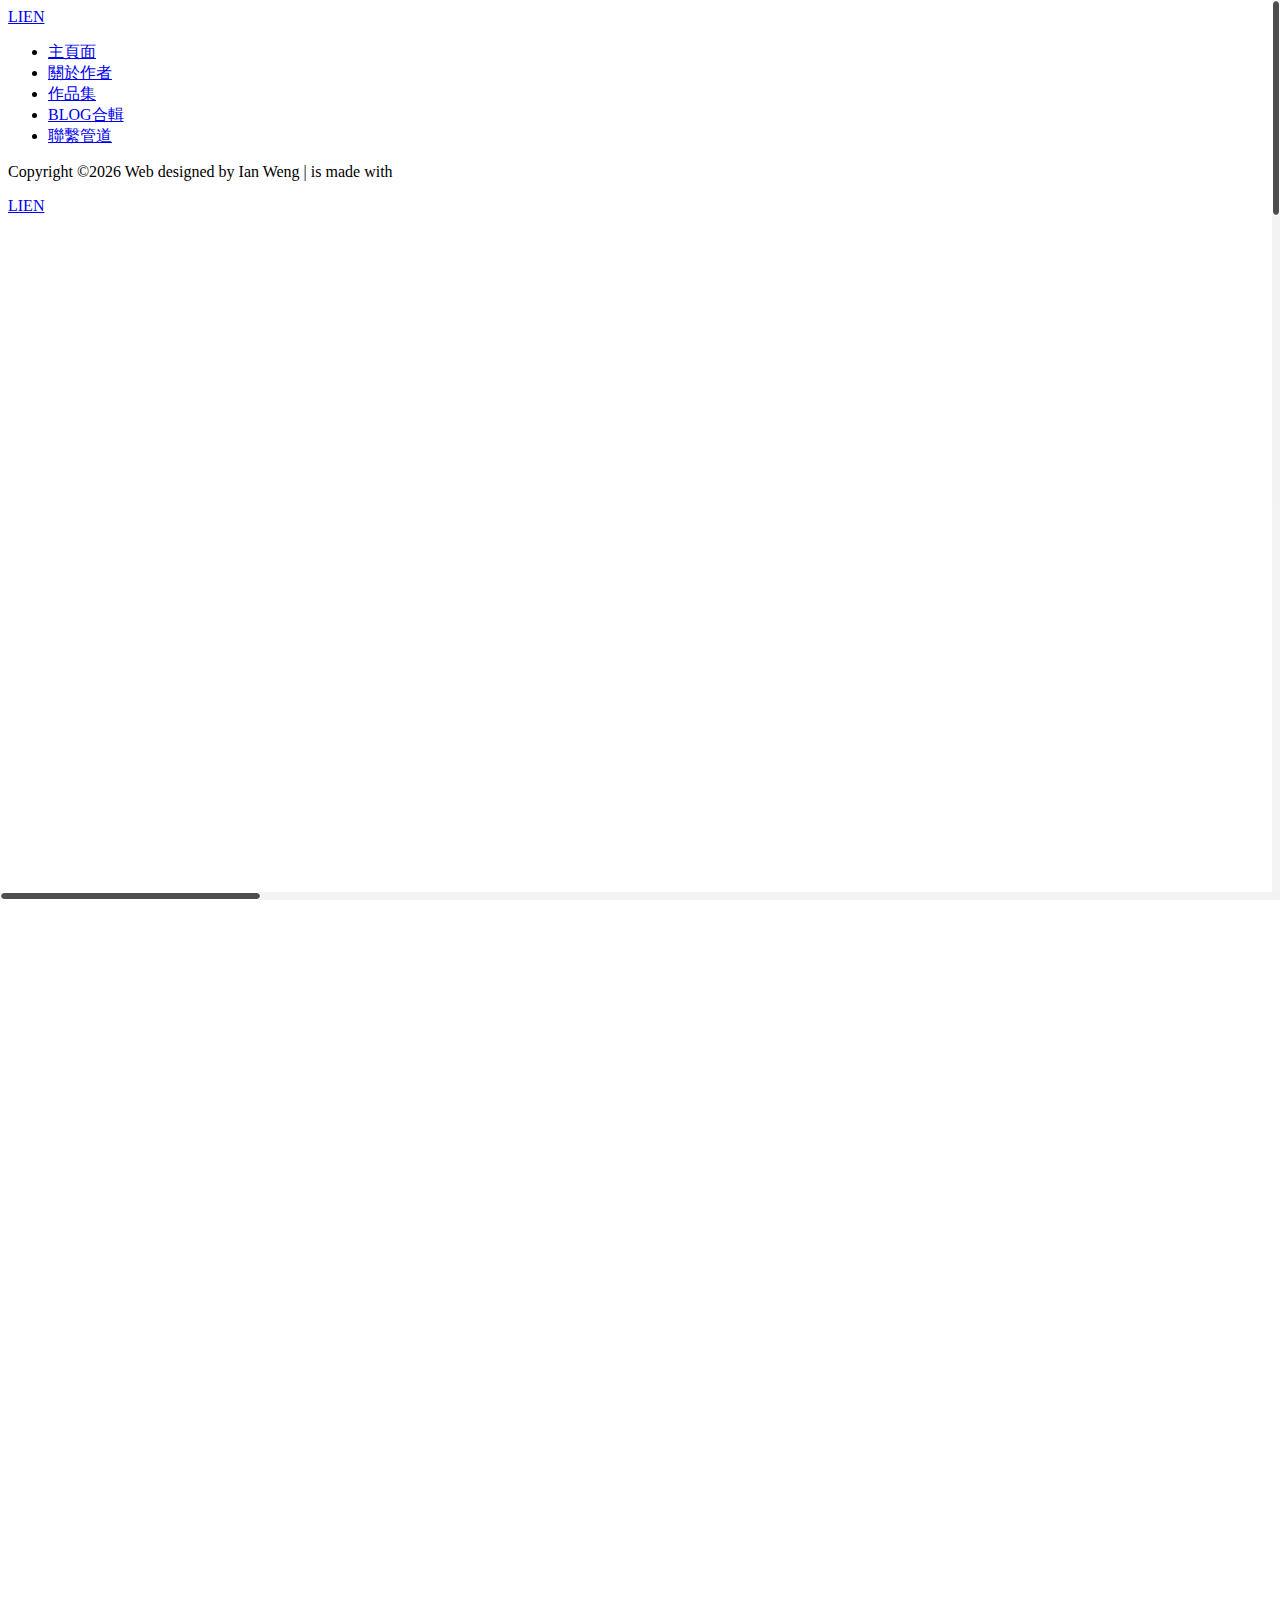
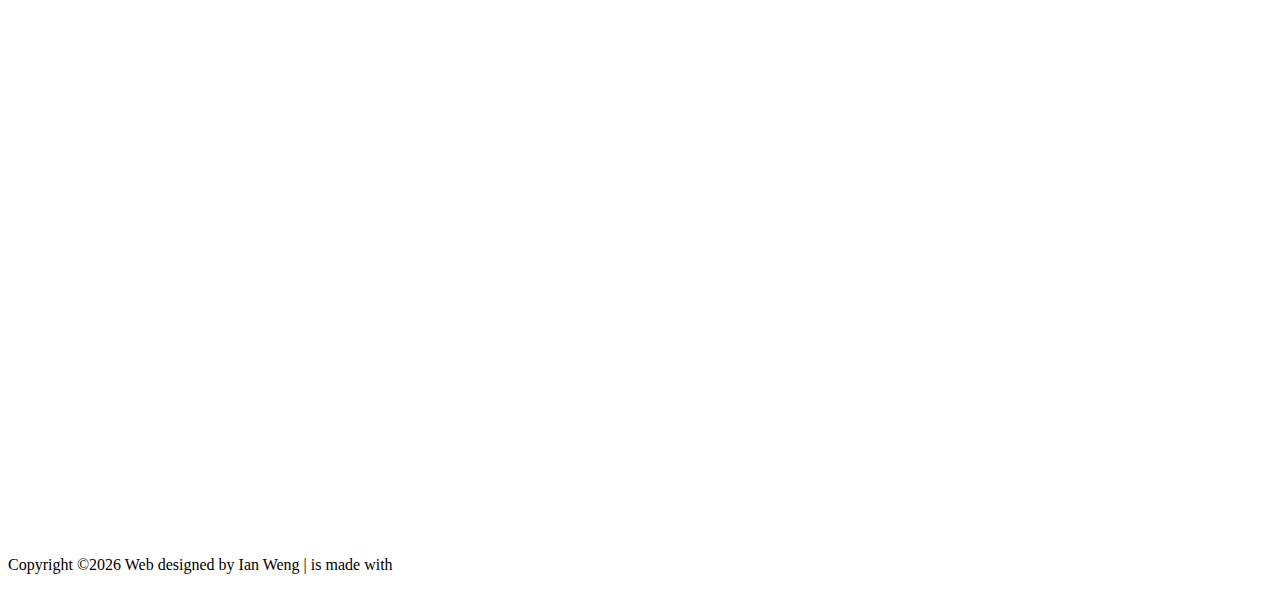
==== index.html @ 6b479967 "Update index.html" ====
<!DOCTYPE html>
<html lang="en">

<head>
    <meta charset="UTF-8">
    <meta name="description" content="">
    <meta http-equiv="X-UA-Compatible" content="IE=edge">
    <meta name="viewport" content="width=device-width, initial-scale=1, shrink-to-fit=no">
    <meta property="og:image" content="img/bg-img/slide1.jpg">
    <meta property="og:image:type" content="image/png">
    <meta property="og:image:width" content="436">
    <meta property="og:image:height" content="228">
    <meta property="og:title" content="LIEN - Photography Personal Website">
    <meta property="og:description" content="Website for personal photograghy.">
    <!-- Title  -->
    <title>LIEN - Photography Personal Website</title>

    <!-- Favicon  -->
    <link rel="icon" href="img/core-img/favicon.ico">

    <!-- Style CSS -->
    <link rel="stylesheet" href="style.css">

</head>

<body>
    <!-- Preloader Start -->
    <div id="preloader">
        <div class="preload-content">
            <div id="sonar-load"></div>
        </div>
    </div>
    <!-- Preloader End -->

    <!-- Grids -->


    <!-- ***** Main Menu Area Start ***** -->
    <div class="mainMenu d-flex align-items-center justify-content-between">
        <!-- Close Icon -->
        <div class="closeIcon">
            <i class="ti-close" aria-hidden="true"></i>
        </div>
        <!-- Logo Area -->
        <div class="logo-area">
            <a href="index.html">LIEN</a>
        </div>
        <!-- Nav -->
        <div class="sonarNav wow fadeInUp" data-wow-delay="1s">
            <nav>
                <ul>
                    <li class="nav-item active">
                        <a class="nav-link" href="index.html">主頁面</a>
                    </li>
                    <li class="nav-item">
                        <a class="nav-link" href="about-me.html">關於作者</a>
                    </li>
                    <li class="nav-item">
                        <a class="nav-link" href="portfolio.html">作品集</a>
                    </li>
                    <li class="nav-item">
                        <a class="nav-link" href="blog.html">BLOG合輯</a>
                    </li>
                    <li class="nav-item">
                        <a class="nav-link" href="contact.html">聯繫管道</a>
                    </li>
                    </li>
                </ul>
            </nav>
        </div>
        <!-- Copwrite Text -->
        <div class="copywrite-text">
            <p>
                Copyright &copy;<script>document.write(new Date().getFullYear());</script> Web designed by Ian Weng | is made with <i class="fa fa-heart-o" aria-hidden="true"></i></a>
</p>
        </div>
    </div>
    <!-- ***** Main Menu Area End ***** -->

    <!-- ***** Header Area Start ***** -->
    <header class="header-area">
        <div class="container-fluid">
            <div class="row">
                <div class="col-12">
                    <div class="menu-area d-flex justify-content-between">
                        <!-- Logo Area  -->
                        <div class="logo-area">
                            <a href="index.html">LIEN</a>
                        </div>

                        <div class="menu-content-area d-flex align-items-center">
                            <!-- Header Social Area -->
                            <div class="header-social-area d-flex align-items-center">
                                <a href="https://www.linkedin.com/in/weng-li-en-bb7a6a278/" data-toggle="tooltip" data-placement="bottom" title="Linkedin"><i class="fa fa-linkedin" aria-hidden="true"></i></a>
                                <a href="https://www.instagram.com/_92_me_/?hl=zh-tw" data-toggle="tooltip" data-placement="bottom" title="Instagram"><i class="fa fa-instagram" aria-hidden="true"></i></a>
                                <a href="https://www.facebook.com/profile.php?id=100014836174311" data-toggle="tooltip" data-placement="bottom" title="Facebook"><i class="fa fa-facebook" aria-hidden="true"></i></a>
                            </div>
                            <!-- Menu Icon -->
                            <span class="navbar-toggler-icon" id="menuIcon"></span>
                        </div>
                    </div>
                </div>
            </div>
        </div>
    </header>
    <!-- ***** Header Area End ***** -->

    <!-- ***** Hero Area Start ***** -->
    <section class="hero-area">
        <div class="hero-slides owl-carousel">
            <!-- Single Hero Slide -->
            <div class="single-hero-slide bg-img slide-background-overlay" style="background-image: url(img/bg-img/slide1.jpg);">
                <div class="container h-100">
                    <div class="row h-100 align-items-end">
                        <div class="col-12">
                            <div class="hero-slides-content">
                                <div class="line"></div>
                                <h2>衫林溪 </h2>
                                <p>杉林溪森林遊樂園區位於南投縣，行政區域屬竹山鎮，為溪頭往阿里山的登山舊路之中途站，跨鹿谷竹山兩鄉鎮山區。 由溪頭往杉林溪經杉林溪公路，途經12生肖灣全長17公里，屬省公路第151號公路延長，聯外道路是經二高下竹山交流道，經鹿谷溪頭再往上到達本園區，海拔介於1600公尺至1800公尺之間。</p>
                            </div>
                        </div>
                    </div>
                </div>
            </div>
            <!-- Single Hero Slide -->
            <div class="single-hero-slide bg-img slide-background-overlay" style="background-image: url(img/bg-img/slide2.jpg);">
                <div class="container h-100">
                    <div class="row h-100 align-items-end">
                        <div class="col-12">
                            <div class="hero-slides-content">
                                <div class="line"></div>
                                <h2>北海岸夕陽</h2>
                                <p>拍攝於下午五點，太陽的角度剛好與水面形成一道反射光，使整體光線呈現出一種淡橘色</p>
                            </div>
                        </div>
                    </div>
                </div>
            </div>
            <!-- Single Hero Slide -->
            <div class="single-hero-slide bg-img slide-background-overlay" style="background-image: url(img/bg-img/slide3.jpg);">
                <div class="container h-100">
                    <div class="row h-100 align-items-end">
                        <div class="col-12">
                            <div class="hero-slides-content">
                                <div class="line"></div>
                                <h2>雲頂之光</h2>
                                <p>太陽的光線從雲層中穿梭，呈現出光線的美妙，整體的構圖色彩也與陽光非常搭配</p>
                            </div>
                        </div>
                    </div>
                </div>
            </div>
            <!-- Single Hero Slide -->
            <div class="single-hero-slide bg-img slide-background-overlay" style="background-image: url(img/bg-img/slide4.jpg);">
                <div class="container h-100">
                    <div class="row h-100 align-items-end">
                        <div class="col-12">
                            <div class="hero-slides-content">
                                <div class="line"></div>
                                <h2>大溪湖畔</h2>
                                <p>拍攝於桃園市大溪區，以復古相機拍攝，在光線充足的情況下拍攝出了水面上的光，整體色調溫和且舒適</p>
                            </div>
                        </div>
                    </div>
                </div>
            </div>
            <!-- Single Hero Slide -->
            <div class="single-hero-slide bg-img slide-background-overlay" style="background-image: url(img/bg-img/slide1.jpg);">
                <div class="container h-100">
                    <div class="row h-100 align-items-end">
                        <div class="col-12">
                            <div class="hero-slides-content">
                                <div class="line"></div>
                                <h2>衫林溪</h2>
                                <p>杉林溪森林遊樂園區位於南投縣，行政區域屬竹山鎮，為溪頭往阿里山的登山舊路之中途站，跨鹿谷竹山兩鄉鎮山區。 由溪頭往杉林溪經杉林溪公路，途經12生肖灣全長17公里，屬省公路第151號公路延長，聯外道路是經二高下竹山交流道，經鹿谷溪頭再往上到達本園區，海拔介於1600公尺至1800公尺之間。</p>
                            </div>
                        </div>
                    </div>
                </div>
            </div>
            <!-- Single Hero Slide -->
            <div class="single-hero-slide bg-img slide-background-overlay" style="background-image: url(img/bg-img/slide2.jpg);">
                <div class="container h-100">
                    <div class="row h-100 align-items-end">
                        <div class="col-12">
                            <div class="hero-slides-content">
                                <div class="line"></div>
                                <h2>北海岸夕陽</h2>
                                <p>拍攝於下午五點，太陽的角度剛好與水面形成一道反射光，使整體光線呈現出一種淡橘色</p>
                            </div>
                        </div>
                    </div>
                </div>
            </div>
            <!-- Single Hero Slide -->
            <div class="single-hero-slide bg-img slide-background-overlay" style="background-image: url(img/bg-img/slide3.jpg);">
                <div class="container h-100">
                    <div class="row h-100 align-items-end">
                        <div class="col-12">
                            <div class="hero-slides-content">
                                <div class="line"></div>
                                <h2>雲頂之光</h2>
                                <p>太陽的光線從雲層中穿梭，呈現出光線的美妙，整體的構圖色彩也與陽光非常搭配</p>
                            </div>
                        </div>
                    </div>
                </div>
            </div>
            <!-- Single Hero Slide -->
            <div class="single-hero-slide bg-img slide-background-overlay" style="background-image: url(img/bg-img/slide4.jpg);">
                <div class="container h-100">
                    <div class="row h-100 align-items-end">
                        <div class="col-12">
                            <div class="hero-slides-content">
                                <div class="line"></div>
                                <h2>大溪湖畔</h2>
                                <p>拍攝於桃園市大溪區，以復古相機拍攝，在光線充足的情況下拍攝出了水面上的光，整體色調溫和且舒適</p>
                            </div>
                        </div>
                    </div>
                </div>
            </div>
            <!-- Single Hero Slide -->
            <div class="single-hero-slide bg-img slide-background-overlay" style="background-image: url(img/bg-img/slide1.jpg);">
                <div class="container h-100">
                    <div class="row h-100 align-items-end">
                        <div class="col-12">
                            <div class="hero-slides-content">
                                <div class="line"></div>
                                <h2>衫林溪</h2>
                                <p>杉林溪森林遊樂園區位於南投縣，行政區域屬竹山鎮，為溪頭往阿里山的登山舊路之中途站，跨鹿谷竹山兩鄉鎮山區。 由溪頭往杉林溪經杉林溪公路，途經12生肖灣全長17公里，屬省公路第151號公路延長，聯外道路是經二高下竹山交流道，經鹿谷溪頭再往上到達本園區，海拔介於1600公尺至1800公尺之間。</p>
                            </div>
                        </div>
                    </div>
                </div>
            </div>
            <!-- Single Hero Slide -->
            <div class="single-hero-slide bg-img slide-background-overlay" style="background-image: url(img/bg-img/slide2.jpg);">
                <div class="container h-100">
                    <div class="row h-100 align-items-end">
                        <div class="col-12">
                            <div class="hero-slides-content">
                                <div class="line"></div>
                                <h2>北海岸夕陽</h2>
                                <p>拍攝於下午五點，太陽的角度剛好與水面形成一道反射光，使整體光線呈現出一種淡橘色</p>
                            </div>
                        </div>
                    </div>
                </div>
            </div>
            <!-- Single Hero Slide -->
            <div class="single-hero-slide bg-img slide-background-overlay" style="background-image: url(img/bg-img/slide3.jpg);">
                <div class="container h-100">
                    <div class="row h-100 align-items-end">
                        <div class="col-12">
                            <div class="hero-slides-content">
                                <div class="line"></div>
                                <h2>雲頂之光</h2>
                                <p>太陽的光線從雲層中穿梭，呈現出光線的美妙，整體的構圖色彩也與陽光非常搭配</p>
                            </div>
                        </div>
                    </div>
                </div>
            </div>
            <!-- Single Hero Slide -->
            <div class="single-hero-slide bg-img slide-background-overlay" style="background-image: url(img/bg-img/slide4.jpg);">
                <div class="container h-100">
                    <div class="row h-100 align-items-end">
                        <div class="col-12">
                            <div class="hero-slides-content">
                                <div class="line"></div>
                                <h2>大溪湖畔</h2>
                                <p>拍攝於桃園市大溪區，以復古相機拍攝，在光線充足的情況下拍攝出了水面上的光，整體色調溫和且舒適</p>
                            </div>
                        </div>
                    </div>
                </div>
            </div>
    </section>
    <!-- ***** Hero Area End ***** -->

    <!-- ***** Portfolio Area Start ***** -->
    <div class="portfolio-area section-padding-100">
        <div class="container">
            <div class="row">
                <div class="col-12">
                    <div class="portfolio-title">
                        
                    </div>
                </div>
            </div>

            <div class="row justify-content-between">
                <!-- Single Portfoio Area -->
                <div class="col-12 col-md-5">
                    <div class="single-portfolio-item mt-100 portfolio-item-1 wow fadeIn">
                        <div class="backend-content">
                            <img class="dots" src="img/core-img/dots.png" alt="">
                            <h2></h2>
                        </div>
                        <div class="portfolio-thumb">
                            <img src="img/bg-img/p1.png" alt="">
                        </div>
                        <div class="portfolio-meta">
                            <p class="portfolio-date">2023</p>
                            <h2>Sunshine at the beach</h2>
                        </div>
                    </div>
                </div>
                <!-- Single Portfoio Area -->
                <div class="col-12 col-md-6">
                    <div class="single-portfolio-item mt-230 portfolio-item-2 wow fadeIn">
                        <div class="backend-content">
                            <img class="dots" src="img/core-img/dots.png" alt="">
                        </div>
                        <div class="portfolio-thumb">
                            <img src="img/bg-img/p2.png" alt="">
                        </div>
                        <div class="portfolio-meta">
                            <p class="portfolio-date">2023</p>
                            <h2>Mountain Landscape</h2>
                        </div>
                    </div>
                </div>
            </div>

            <div class="row">
                <!-- Single Portfoio Area -->
                <div class="col-12 col-md-10">
                    <div class="single-portfolio-item mt-100 portfolio-item-3 wow fadeIn">
                        <div class="backend-content">
                            <img class="dots" src="img/core-img/dots.png" alt="">
                            <h2></h2>
                        </div>
                        <div class="portfolio-thumb">
                            <img src="img/bg-img/p3.png" alt="">
                        </div>
                        <div class="portfolio-meta">
                            <p class="portfolio-date">2023</p>
                            <h2>Sunset at the beach</h2>
                        </div>
                    </div>
                </div>
            </div>

            <div class="row justify-content-end">
                <!-- Single Portfoio Area -->
                <div class="col-12 col-md-6">
                    <div class="single-portfolio-item portfolio-item-4 wow fadeIn">
                        <div class="backend-content">
                            <img class="dots" src="img/core-img/dots.png" alt="">
                        </div>
                        <div class="portfolio-thumb">
                            <img src="img/bg-img/pp2.png" alt="">
                        </div>
                        <div class="portfolio-meta">
                            <p class="portfolio-date">2023</p>
                            <h2>Driving</h2>
                        </div>
                    </div>
                </div>
            </div>

            <div class="row">
                <!-- Single Portfoio Area -->
                <div class="col-12 col-md-5">
                    <div class="single-portfolio-item portfolio-item-5 wow fadeIn">
                        <div class="backend-content">
                            <img class="dots" src="img/core-img/dots.png" alt="">
                            <h2></h2>
                        </div>
                        <div class="portfolio-thumb">
                            <img src="img/bg-img/p5.png" alt="">
                        </div>
                        <div class="portfolio-meta">
                            <p class="portfolio-date">2024</p>
                            <h2>Tree & & Cloud & Sun</h2>
                        </div>
                    </div>
                </div>
            </div>

            <div class="row justify-content-center">
                <!-- Single Portfoio Area -->
                <div class="col-12 col-md-4">
                    <div class="single-portfolio-item portfolio-item-6 wow fadeIn">
                        <div class="portfolio-thumb">
                            <img src="img/bg-img/p6.png" alt="">
                        </div>
                        <div class="portfolio-meta">
                            <p class="portfolio-date">2024</p>
                            <h2>Afternoon Sunshine</h2>
                        </div>
                    </div>
                </div>
            </div>

            <div class="row justify-content-end">
                <!-- Single Portfoio Area -->
                <div class="col-12 col-md-4">
                    <div class="single-portfolio-item portfolio-item-7 wow fadeIn">
                        <div class="backend-content">
                            <img class="dots" src="img/core-img/dots.png" alt="">
                            <h2></h2>
                        </div>
                        <div class="portfolio-thumb">
                            <img src="img/bg-img/p7.png" alt="">
                        </div>
                        <div class="portfolio-meta">
                            <p class="portfolio-date">2024</p>
                            <h2>Daxi Bridge, Taoyuan</h2>
                        </div>
                    </div>
                </div>
            </div>
        </div>
    </div>
    <!-- ***** Portfolio Area End ***** -->

    <div class="portfolio-area section-padding-100">

        <div class="sonar-call-to-action-area section-padding-0-100">
             <div class="backEnd-content">
                
                <h2></h2>
            </div>
            <div class="container">
                <div class="row">
                 <div class="col-12">
                        <div class="call-to-action-content wow fadeInUp" data-wow-delay="0.5s">
                            <script src="https://utteranc.es/client.js"
                            repo="wenglien/LIEN-photography"
                            issue-term="url"
                            theme="github-light"
                            crossorigin="anonymous"
                            async>
                            </script>
                            <h2>Waiting for more photos</h2>
                            <h5>to produce</h5>
                            <a href="contact.html" class="btn sonar-btn mt-100">contact me</a>
                        </div>
                    </div>
                </div>
            </div>
        </div>
    </div>
    <!-- ***** Call to Action Area End ***** -->


    <!-- ***** Footer Area Start ***** -->
    <footer class="footer-area">
        <div class="container">
            <div class="row">
                <div class="col-12">
                    <!-- Copywrite Text -->
                    <div class="copywrite-text">
                        <p><!-- Link back to Colorlib can't be removed. Template is licensed under CC BY 3.0. -->
Copyright &copy;<script>document.write(new Date().getFullYear());</script> Web designed by Ian Weng | is made with <i class="fa fa-heart-o" aria-hidden="true"></i></a>
<!-- Link back to Colorlib can't be removed. Template is licensed under CC BY 3.0. -->
</p>
                    </div>
                </div>
            </div>
        </div>
    </footer>
    <!-- ***** Footer Area End ***** -->

    <!-- jQuery (Necessary for All JavaScript Plugins) -->
    <script src="js/jquery/jquery-2.2.4.min.js"></script>
    <!-- Popper js -->
    <script src="js/popper.min.js"></script>
    <!-- Bootstrap js -->
    <script src="js/bootstrap.min.js"></script>
    <!-- Plugins js -->
    <script src="js/plugins.js"></script>
    <!-- Active js -->
    <script src="js/active.js"></script>

</body>

</html>
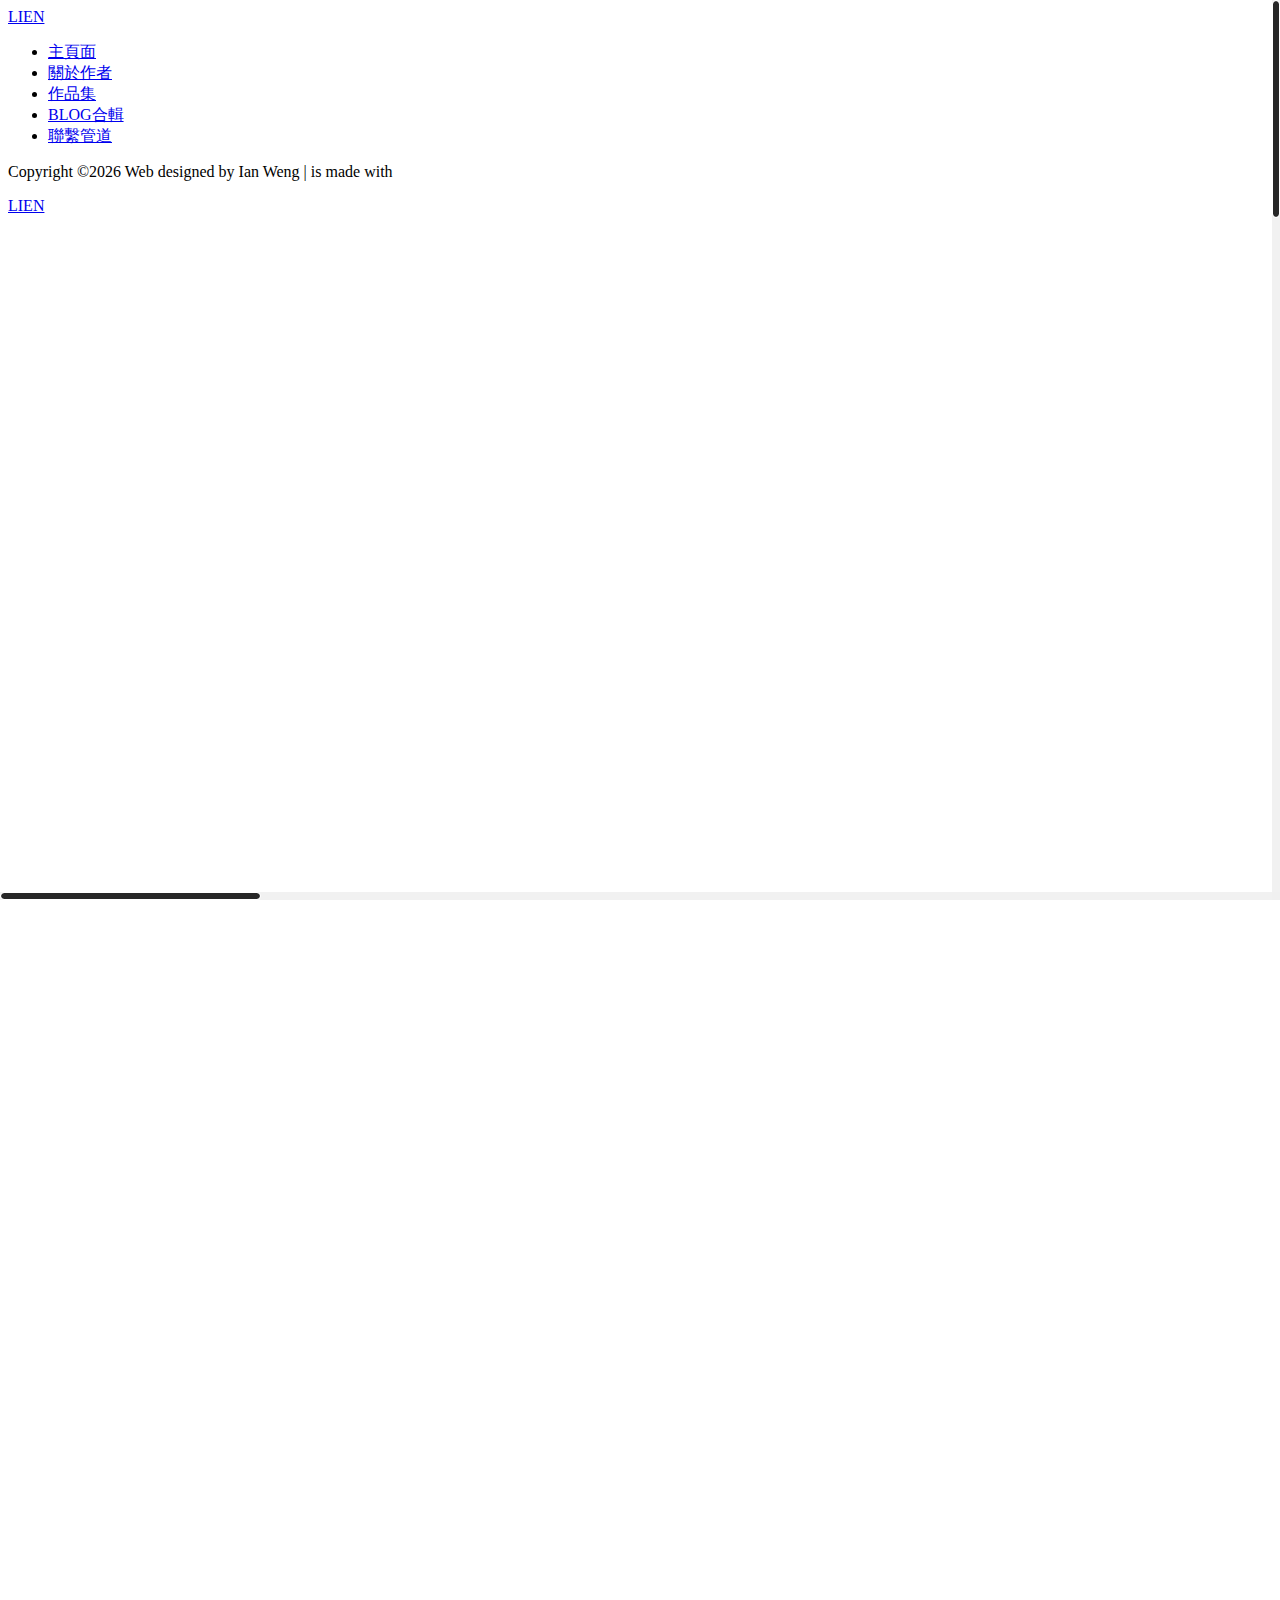
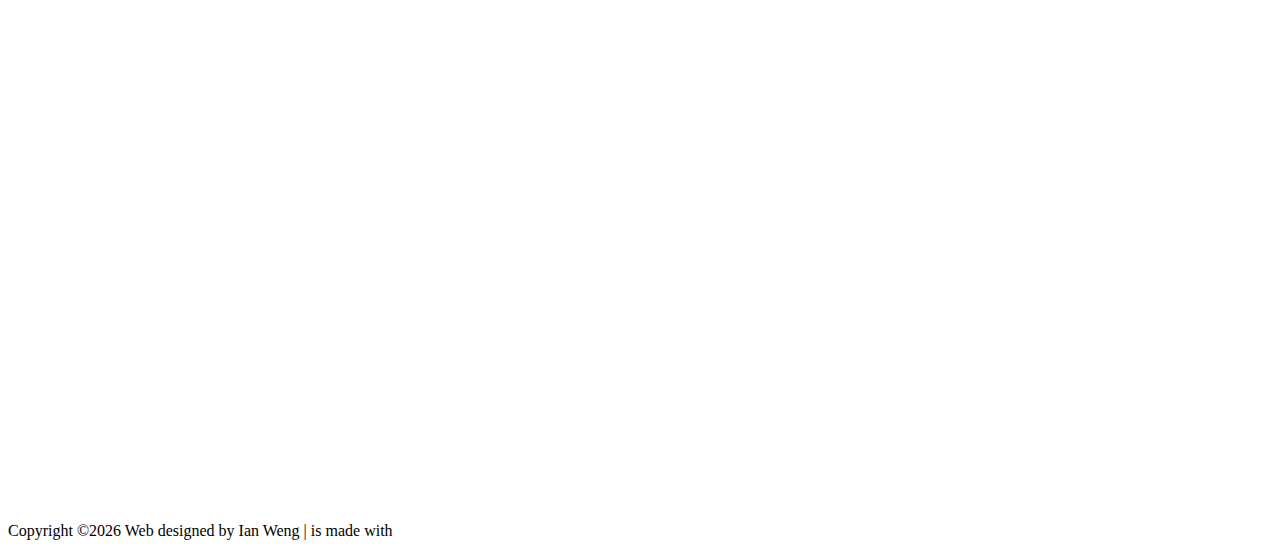
==== commit 83aff35e: "Update index.html" ====
--- a/index.html
+++ b/index.html
@@ -428,6 +428,8 @@
                 <div class="row">
                  <div class="col-12">
                         <div class="call-to-action-content wow fadeInUp" data-wow-delay="0.5s">
+                            <h2>Waiting for more photos</h2>
+                            <h5>to produce</h5>
                             <script src="https://utteranc.es/client.js"
                             repo="wenglien/LIEN-photography"
                             issue-term="url"
@@ -435,9 +437,7 @@
                             crossorigin="anonymous"
                             async>
                             </script>
-                            <h2>Waiting for more photos</h2>
-                            <h5>to produce</h5>
-                            <a href="contact.html" class="btn sonar-btn mt-100">contact me</a>
+
                         </div>
                     </div>
                 </div>
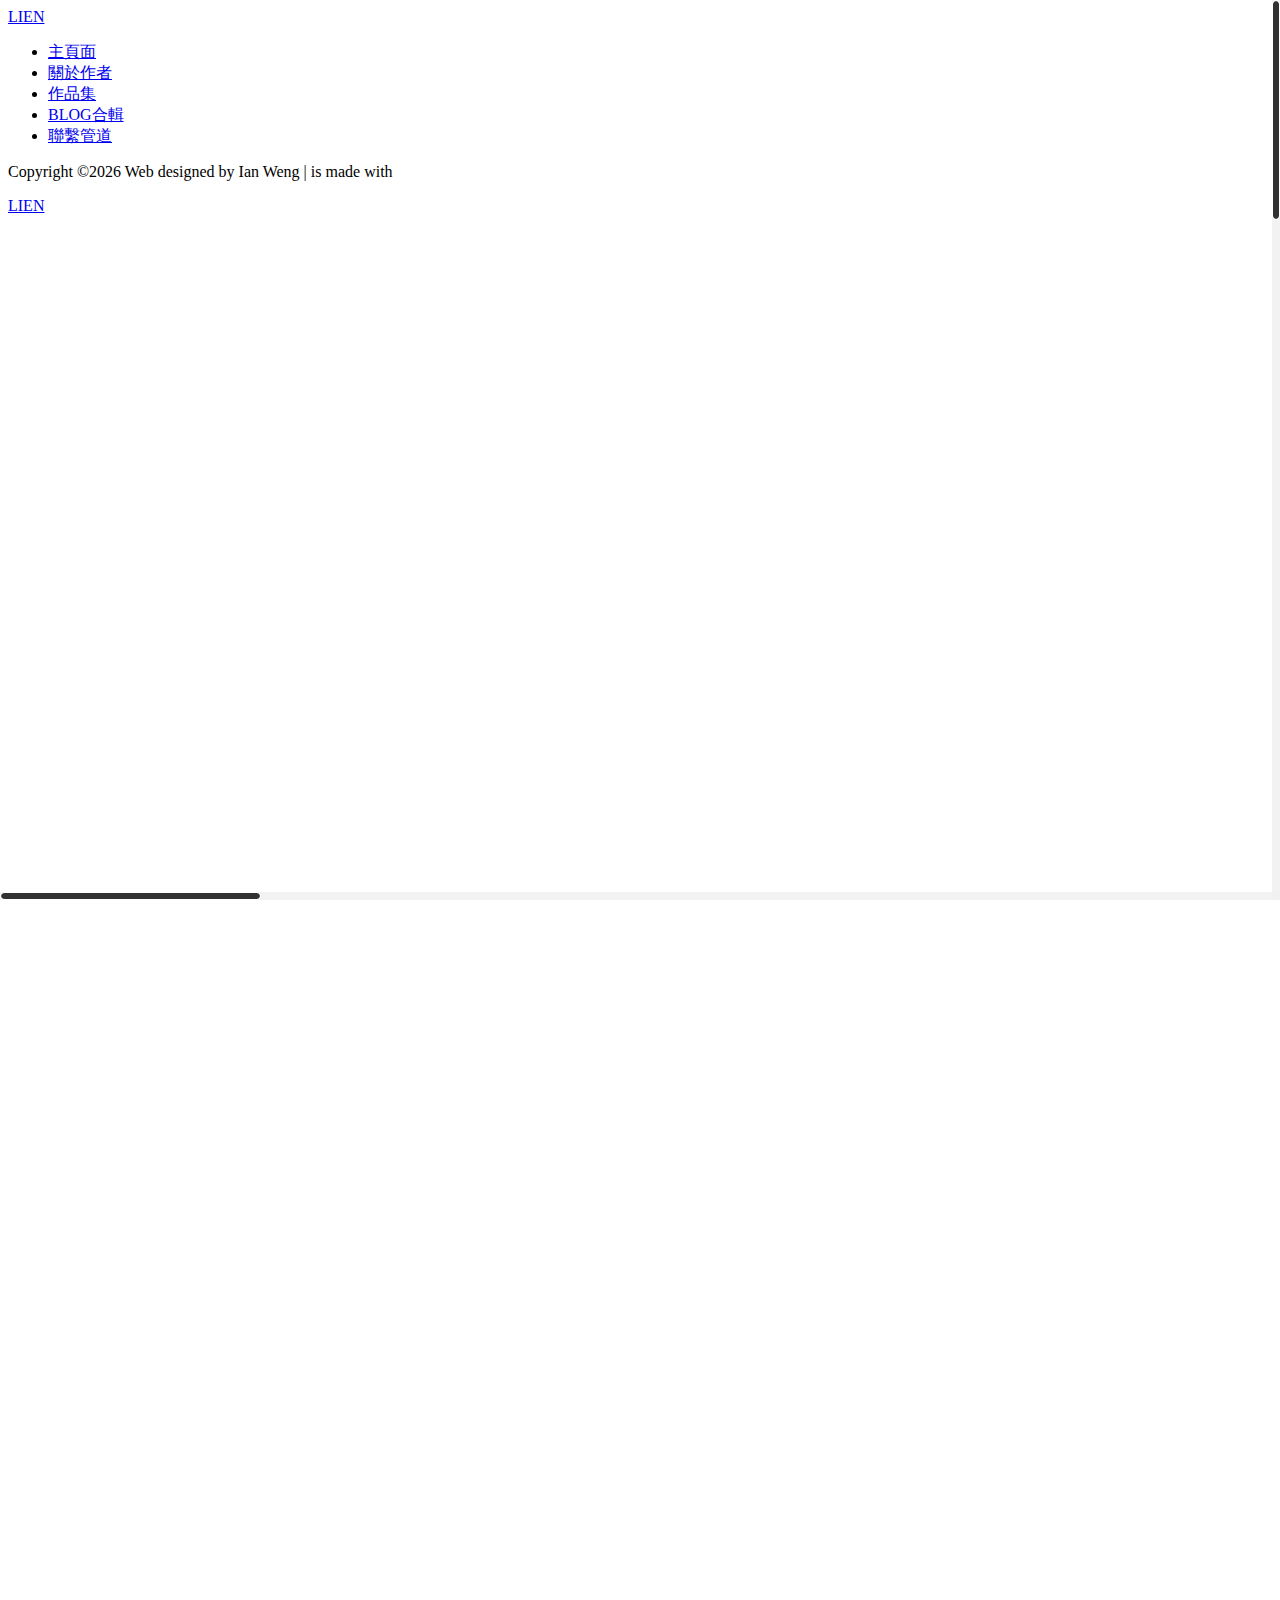
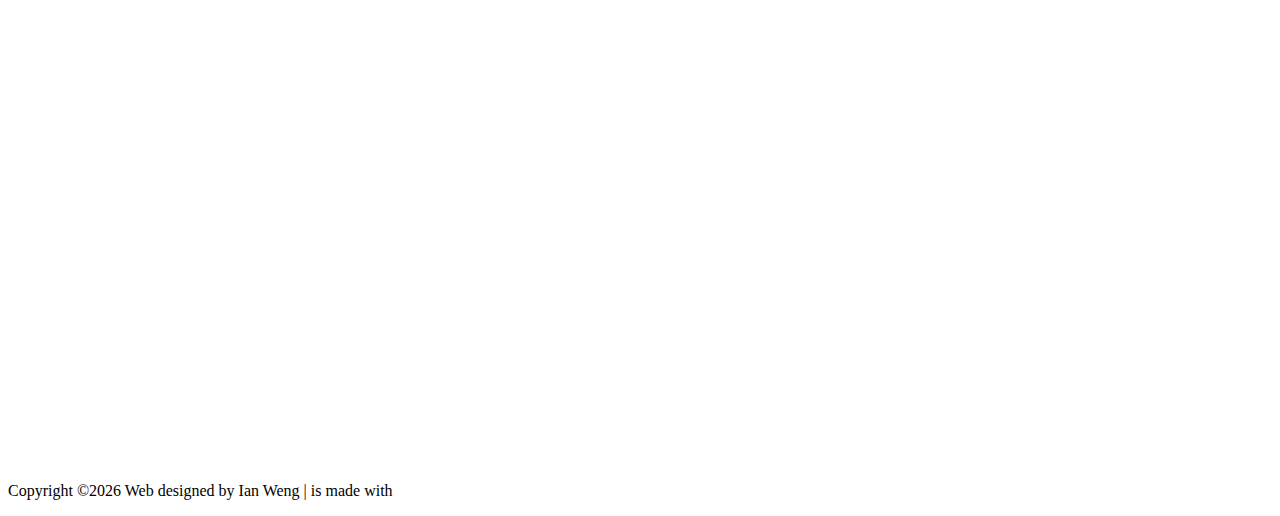
==== commit 45a25058: "Update index.html" ====
--- a/index.html
+++ b/index.html
@@ -429,7 +429,6 @@
                  <div class="col-12">
                         <div class="call-to-action-content wow fadeInUp" data-wow-delay="0.5s">
                             <h2>Waiting for more photos</h2>
-                            <h5>to produce</h5>
                             <script src="https://utteranc.es/client.js"
                             repo="wenglien/LIEN-photography"
                             issue-term="url"
@@ -437,7 +436,6 @@
                             crossorigin="anonymous"
                             async>
                             </script>
-
                         </div>
                     </div>
                 </div>
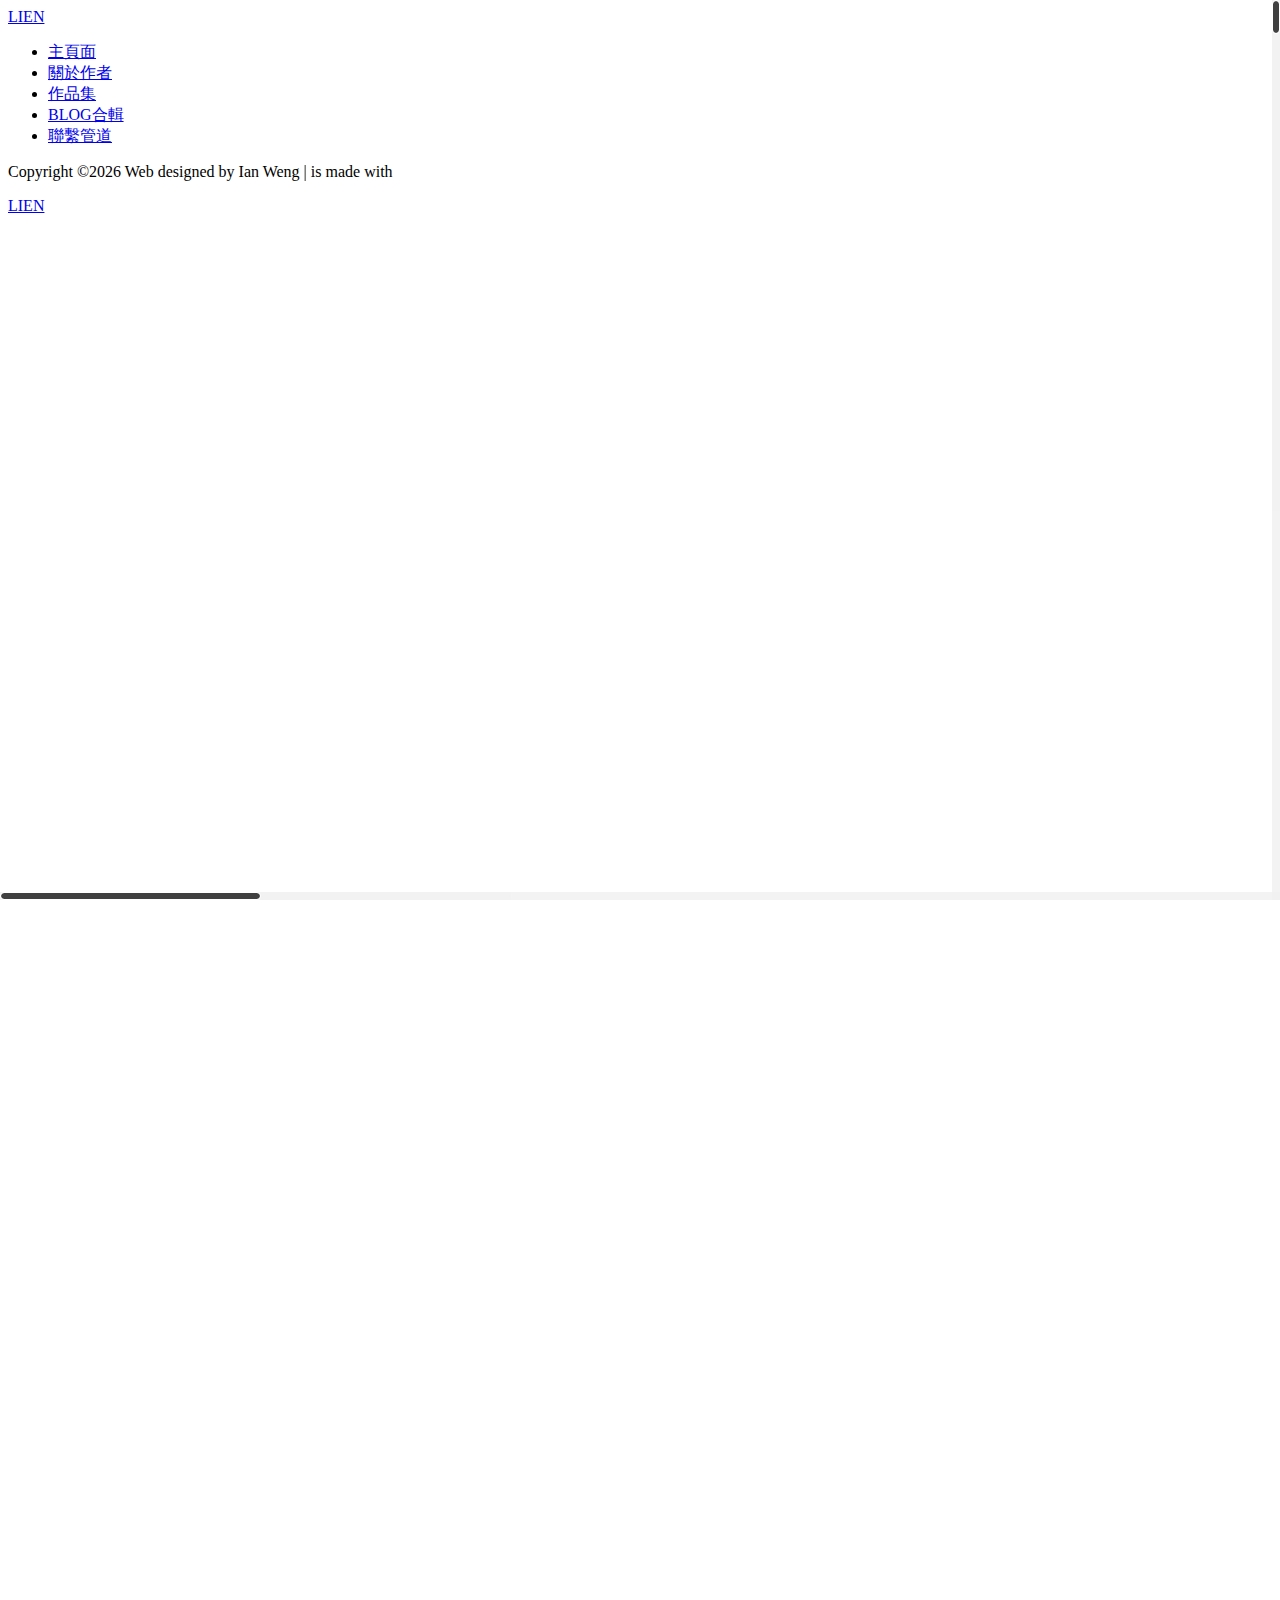
==== commit 9cefa3cf: "Update index.html" ====
--- a/index.html
+++ b/index.html
@@ -13,7 +13,7 @@
     <meta property="og:title" content="LIEN - Photography Personal Website">
     <meta property="og:description" content="Website for personal photograghy.">
     <!-- Title  -->
-    <title>LIEN - Photography Personal Website</title>
+    <title>LIEN - Photography Website</title>
 
     <!-- Favicon  -->
     <link rel="icon" href="img/core-img/favicon.ico">
@@ -299,7 +299,7 @@
                             <h2></h2>
                         </div>
                         <div class="portfolio-thumb">
-                            <img src="img/bg-img/p1.png" alt="">
+                            <img src="img/bg-img/p1.jpg" alt="">
                         </div>
                         <div class="portfolio-meta">
                             <p class="portfolio-date">2023</p>
@@ -314,7 +314,7 @@
                             <img class="dots" src="img/core-img/dots.png" alt="">
                         </div>
                         <div class="portfolio-thumb">
-                            <img src="img/bg-img/p2.png" alt="">
+                            <img src="img/bg-img/p2.jpg" alt="">
                         </div>
                         <div class="portfolio-meta">
                             <p class="portfolio-date">2023</p>
@@ -333,7 +333,7 @@
                             <h2></h2>
                         </div>
                         <div class="portfolio-thumb">
-                            <img src="img/bg-img/p3.png" alt="">
+                            <img src="img/bg-img/p3.jpg" alt="">
                         </div>
                         <div class="portfolio-meta">
                             <p class="portfolio-date">2023</p>
@@ -351,7 +351,7 @@
                             <img class="dots" src="img/core-img/dots.png" alt="">
                         </div>
                         <div class="portfolio-thumb">
-                            <img src="img/bg-img/pp2.png" alt="">
+                            <img src="img/bg-img/pp2.jpg" alt="">
                         </div>
                         <div class="portfolio-meta">
                             <p class="portfolio-date">2023</p>
@@ -370,7 +370,7 @@
                             <h2></h2>
                         </div>
                         <div class="portfolio-thumb">
-                            <img src="img/bg-img/p5.png" alt="">
+                            <img src="img/bg-img/p5.jpg" alt="">
                         </div>
                         <div class="portfolio-meta">
                             <p class="portfolio-date">2024</p>
@@ -385,7 +385,7 @@
                 <div class="col-12 col-md-4">
                     <div class="single-portfolio-item portfolio-item-6 wow fadeIn">
                         <div class="portfolio-thumb">
-                            <img src="img/bg-img/p6.png" alt="">
+                            <img src="img/bg-img/p6.jpg" alt="">
                         </div>
                         <div class="portfolio-meta">
                             <p class="portfolio-date">2024</p>
@@ -404,7 +404,7 @@
                             <h2></h2>
                         </div>
                         <div class="portfolio-thumb">
-                            <img src="img/bg-img/p7.png" alt="">
+                            <img src="img/bg-img/p7.jpg" alt="">
                         </div>
                         <div class="portfolio-meta">
                             <p class="portfolio-date">2024</p>
@@ -436,6 +436,9 @@
                             crossorigin="anonymous"
                             async>
                             </script>
+                            <h5>to produce</h5>
+                            <a href="contact.html" class="btn sonar-btn mt-100">contact me</a>
+
                         </div>
                     </div>
                 </div>
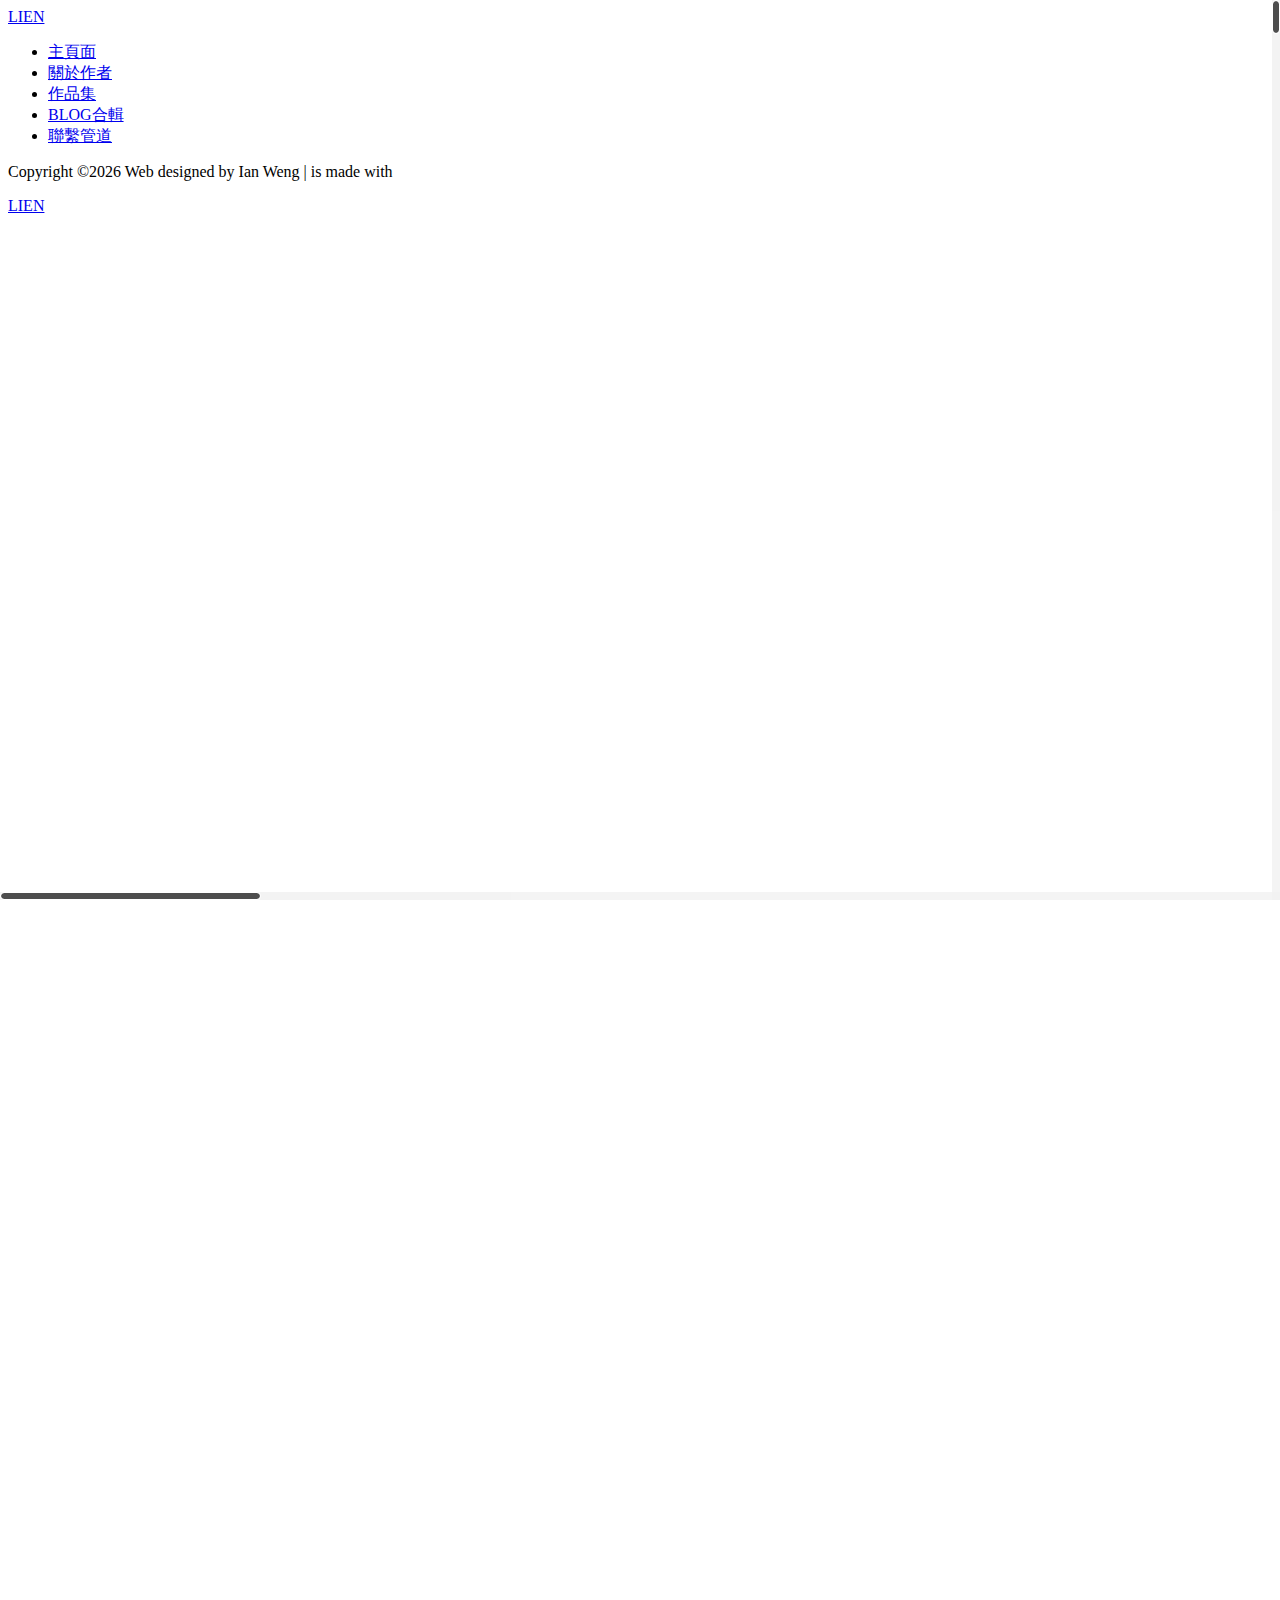
==== commit 8485562b: "Update index.html" ====
--- a/index.html
+++ b/index.html
@@ -10,7 +10,7 @@
     <meta property="og:image:type" content="image/png">
     <meta property="og:image:width" content="436">
     <meta property="og:image:height" content="228">
-    <meta property="og:title" content="LIEN - Photography Personal Website">
+    <meta property="og:title" content="LIEN - Photography Website">
     <meta property="og:description" content="Website for personal photograghy.">
     <!-- Title  -->
     <title>LIEN - Photography Website</title>
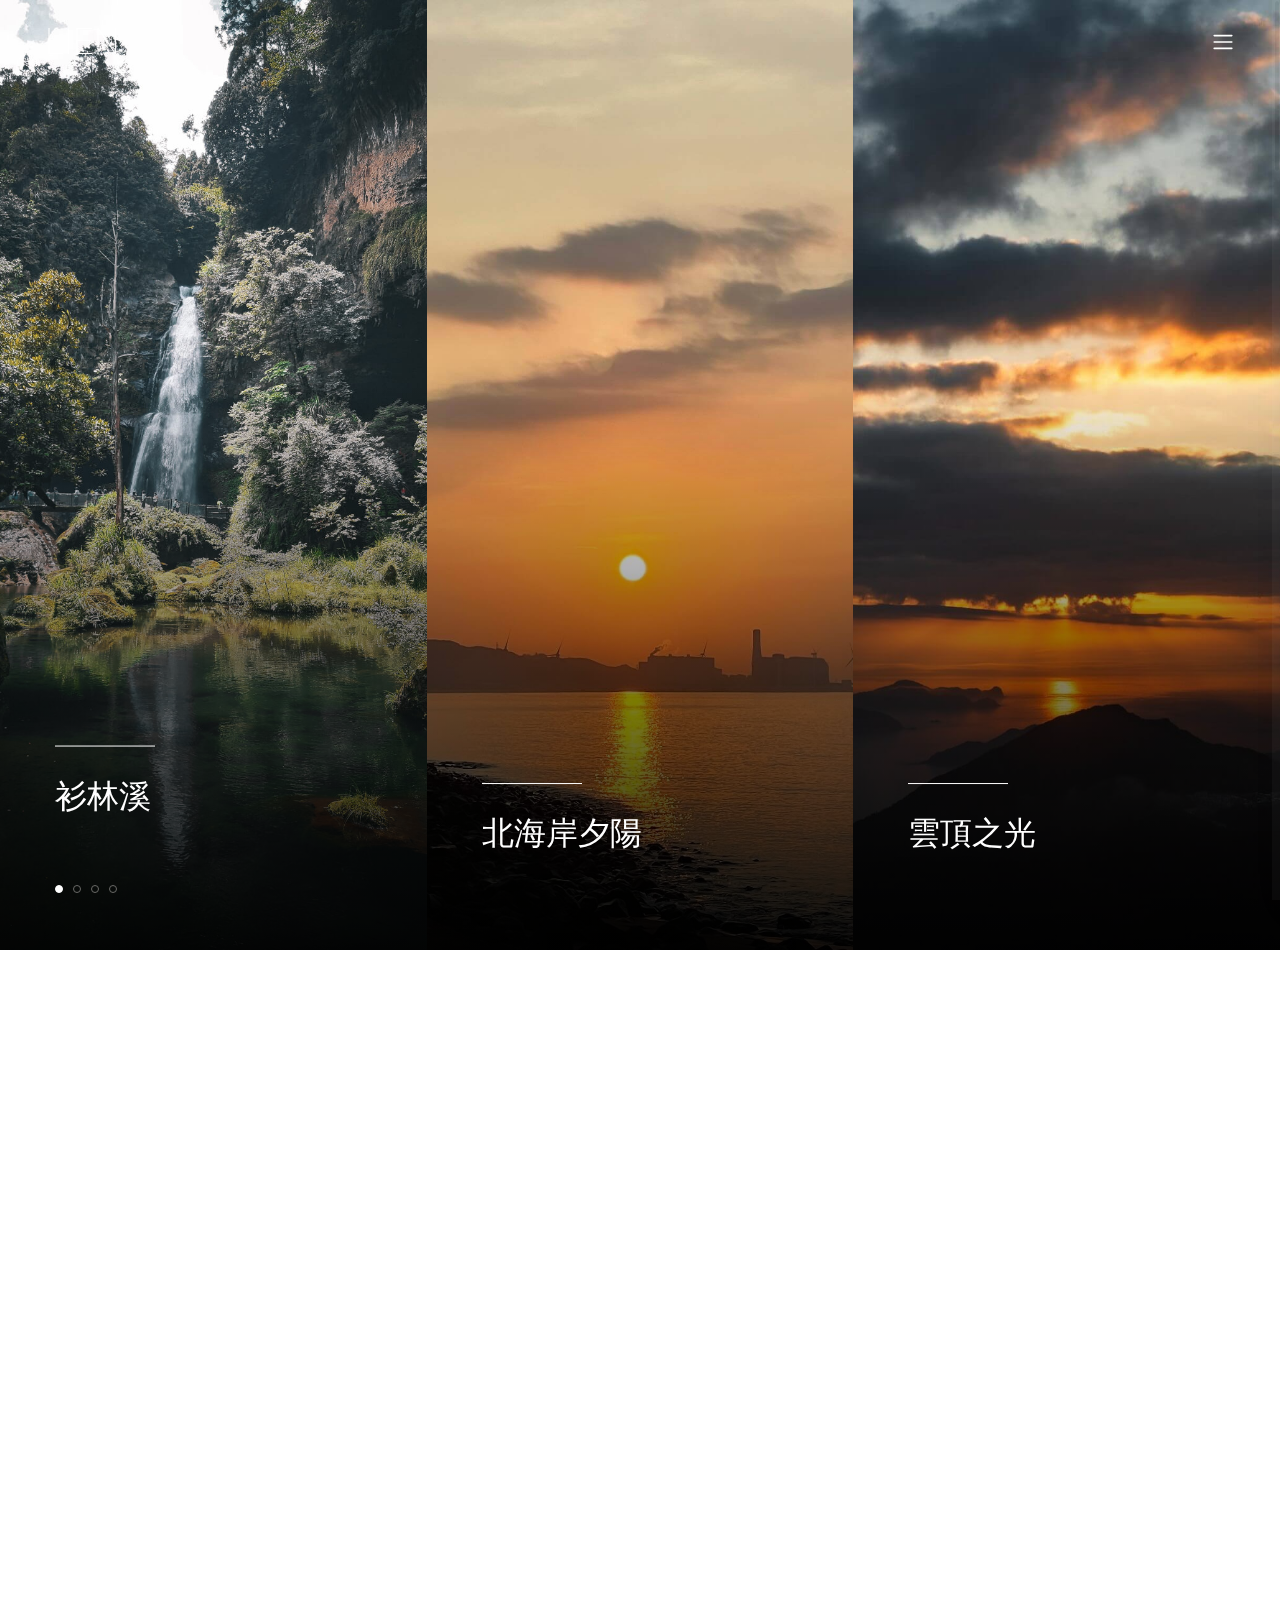
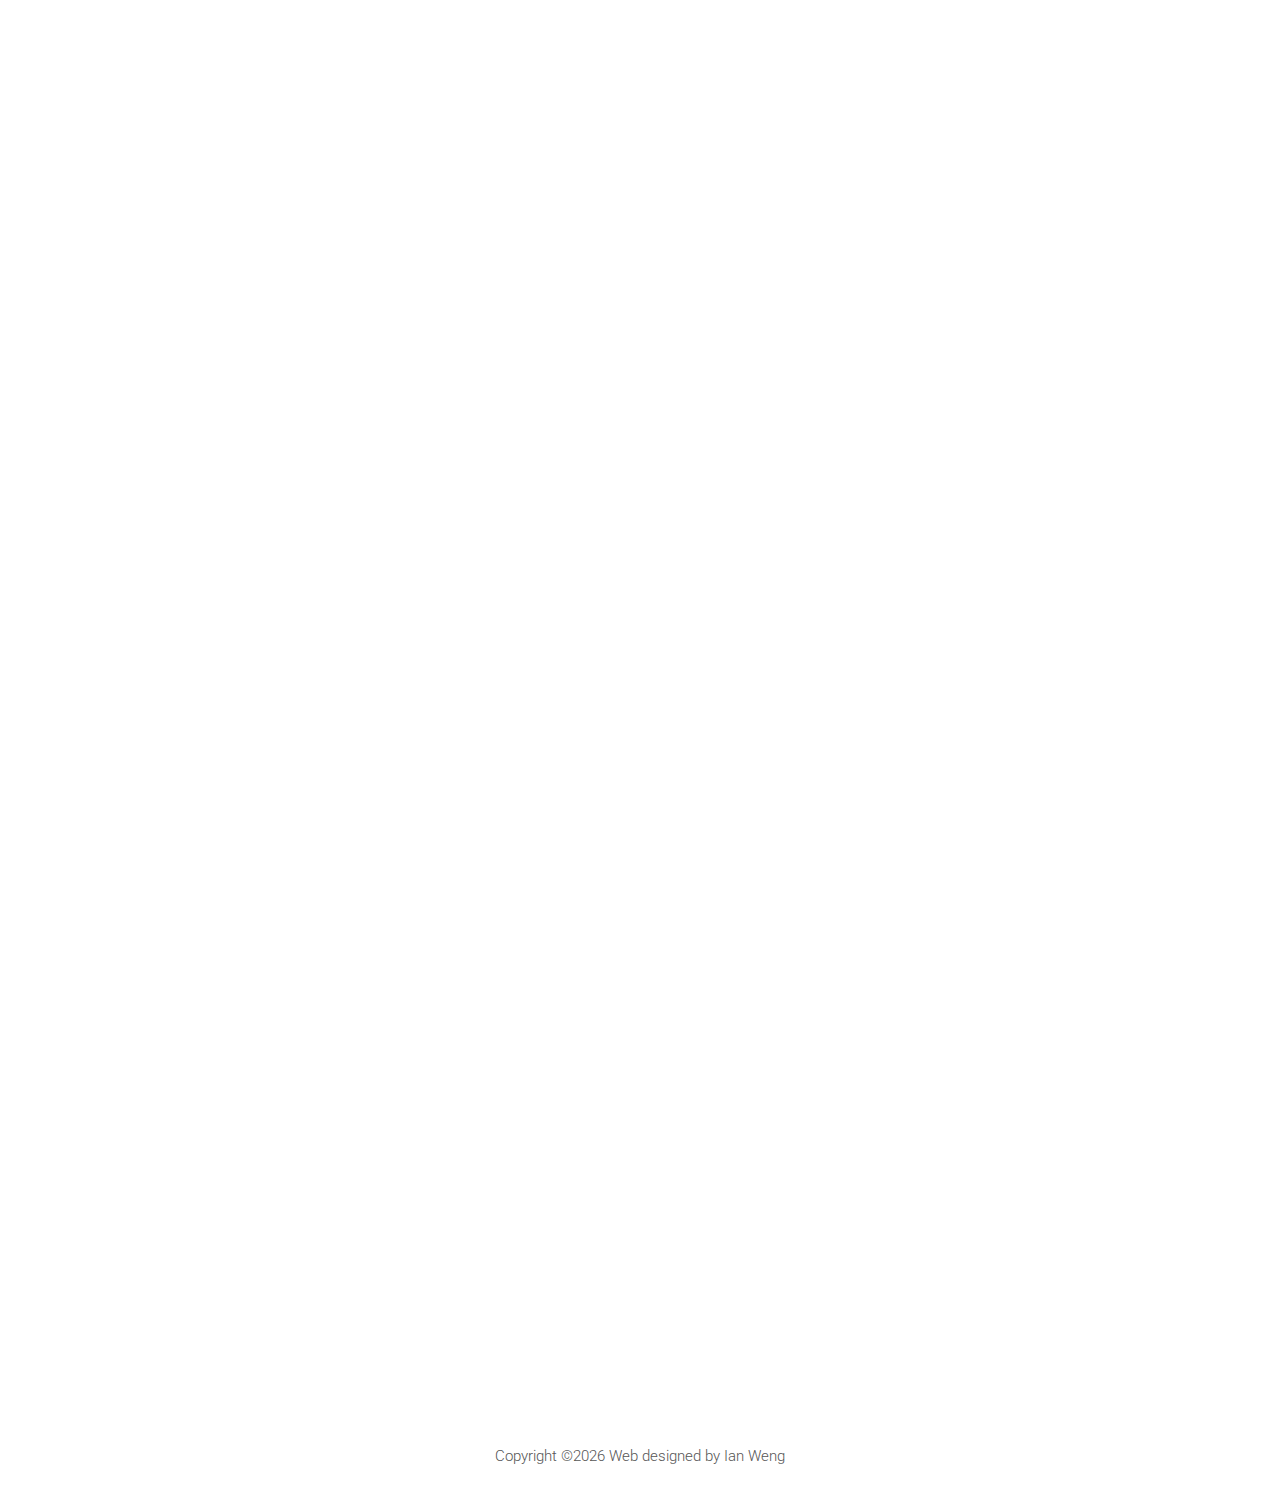
==== commit a94e3710: "Update index.html" ====
--- a/index.html
+++ b/index.html
@@ -71,7 +71,7 @@
         <!-- Copwrite Text -->
         <div class="copywrite-text">
             <p>
-                Copyright &copy;<script>document.write(new Date().getFullYear());</script> Web designed by Ian Weng | is made with <i class="fa fa-heart-o" aria-hidden="true"></i></a>
+                Copyright &copy;<script>document.write(new Date().getFullYear());</script> Web designed by Ian Weng</i></a>
 </p>
         </div>
     </div>
@@ -456,7 +456,7 @@
                     <!-- Copywrite Text -->
                     <div class="copywrite-text">
                         <p><!-- Link back to Colorlib can't be removed. Template is licensed under CC BY 3.0. -->
-Copyright &copy;<script>document.write(new Date().getFullYear());</script> Web designed by Ian Weng | is made with <i class="fa fa-heart-o" aria-hidden="true"></i></a>
+Copyright &copy;<script>document.write(new Date().getFullYear());</script> Web designed by Ian Weng</i></a>
 <!-- Link back to Colorlib can't be removed. Template is licensed under CC BY 3.0. -->
 </p>
                     </div>
--- a/style.css
+++ b/style.css
@@ -0,0 +1,1458 @@
+
+@import url("https://fonts.googleapis.com/css?family=Roboto:100,300,400,500,700");
+/* :: Import All CSS */
+@import url(css/bootstrap.min.css);
+@import url(css/animate.css);
+@import url(css/owl.carousel.css);
+@import url(css/magnific-popup.css);
+@import url(css/font-awesome.min.css);
+@import url(css/themify-icons.css);
+/* :: Base CSS */
+* {
+  margin: 0;
+  padding: 0; }
+
+body {
+  font-family: "Roboto", sans-serif;
+  background-image: url('img/bg-img/bgbg2.jpg');
+}
+
+h1,
+h2,
+h3,
+h4,
+h5,
+h6 {
+  color: #2f2f2f;
+  font-weight: 300; }
+
+p {
+  color: #565656;
+  font-size: 15px;
+  line-height: 2;
+  font-weight: 100; }
+
+a {
+  -webkit-transition-duration: 500ms;
+  transition-duration: 500ms;
+  text-decoration: none;
+  outline: none;
+  font-size: 14px;
+  font-weight: 700; }
+  a:hover, a:focus {
+    -webkit-transition-duration: 500ms;
+    transition-duration: 500ms;
+    text-decoration: none;
+    outline: none;
+    font-size: 12px;
+    font-weight: 400; }
+
+#preloader {
+  -webkit-overflow-scrolling: touch;
+  display: -webkit-box;
+  display: -ms-flexbox;
+  display: flex;
+  -webkit-box-align: center;
+  -ms-flex-align: center;
+  -ms-grid-row-align: center;
+  align-items: center;
+  -webkit-box-pack: center;
+  -ms-flex-pack: center;
+  justify-content: center;
+  background-color: #232323;
+  position: fixed;
+  width: 100%;
+  height: 100%;
+  z-index: 1000000; }
+
+#sonar-load {
+  width: 70px;
+  height: 70px;
+  border-radius: 50%;
+  border: 3px;
+  border-style: solid;
+  border-color: transparent;
+  border-top-color: #f8f5f5;
+  -webkit-animation: sonar 2400ms linear infinite;
+  animation: sonar 2400ms linear infinite;
+  z-index: 999; }
+  #sonar-load:before {
+    content: "";
+    position: absolute;
+    top: 7.5px;
+    left: 7.5px;
+    right: 7.5px;
+    bottom: 7.5px;
+    border-radius: 50%;
+    border: 3px;
+    border-style: solid;
+    border-color: transparent;
+    border-top-color: #f8f5f5;
+    -webkit-animation: sonar 2700ms linear infinite;
+    animation: sonar 2700ms linear infinite; }
+  #sonar-load:after {
+    content: "";
+    position: absolute;
+    top: 20px;
+    left: 20px;
+    right: 20px;
+    bottom: 20px;
+    border-radius: 50%;
+    border: 3px;
+    border-style: solid;
+    border-color: transparent;
+    border-top-color: #f8f5f5;
+    -webkit-animation: sonar 1800ms linear infinite;
+    animation: sonar 1800ms linear infinite; }
+
+@-webkit-keyframes sonar {
+  0% {
+    -webkit-transform: rotate(0deg);
+    transform: rotate(0deg); }
+  100% {
+    -webkit-transform: rotate(360deg);
+    transform: rotate(360deg); } }
+@keyframes sonar {
+  0% {
+    -webkit-transform: rotate(0deg);
+    transform: rotate(0deg); }
+  100% {
+    -webkit-transform: rotate(360deg);
+    transform: rotate(360deg); } }
+@-webkit-overflow-scrolling: touch;
+ul,
+ol {
+  margin: 0; }
+  ul li,
+  ol li {
+    list-style: none; }
+
+img {
+  height: auto;
+  border-radius: 10px;
+  max-width: 100%; }
+
+.sonar-table {
+  display: table;
+  z-index: 9;
+  position: absolute;
+  width: 100%;
+  height: 100%;
+  margin: 0; }
+
+.sonar-table-cell {
+  display: table-cell;
+  vertical-align: middle; }
+
+.mt-15 {
+  margin-top: 15px; }
+
+.mt-30 {
+  margin-top: 30px; }
+
+.mt-50 {
+  margin-top: 50px; }
+
+.mt-70 {
+  margin-top: 70px; }
+
+.mt-100 {
+  margin-top: 100px; }
+
+.mb-15 {
+  margin-bottom: 15px; }
+
+.mb-30 {
+  margin-bottom: 30px; }
+
+.mb-50 {
+  margin-bottom: 50px; }
+
+.ml-15 {
+  margin-left: 15px; }
+
+.ml-30 {
+  margin-left: 30px; }
+
+.mr-15 {
+  margin-right: 15px; }
+
+.mr-30 {
+  margin-right: 30px; }
+
+.mb-70 {
+  margin-bottom: 70px; }
+
+.mb-100 {
+  margin-bottom: 100px; }
+
+.mt-230 {
+  margin-top: 230px; }
+  @media only screen and (max-width: 767px) {
+    .mt-230 {
+      margin-top: 100px; } }
+
+.bg-img {
+  background-position: center center;
+  background-size: cover;
+  background-repeat: no-repeat; }
+
+.bg-transparent {
+  background-color: transparent; }
+
+.font-bold {
+  font-weight: 700; }
+
+.font-light {
+  font-weight: 300; }
+
+.height-500 {
+  height: 500px !important; }
+
+.height-600 {
+  height: 600px !important; }
+
+.height-700 {
+  height: 700px !important; }
+
+.height-800 {
+  height: 800px !important; }
+
+.mfp-wrap {
+  z-index: 100000; }
+
+.mfp-image-holder .mfp-close,
+.mfp-iframe-holder .mfp-close {
+  color: #ffffff;
+  right: -30px;
+  padding-right: 0;
+  width: 30px;
+  height: 30px;
+  line-height: 25px;
+  text-align: center;
+  border: 2px solid #ffffff;
+  border-radius: 50%;
+  top: 10px; }
+
+#scrollUp {
+  background-color: #232323;
+  border-radius: 50%;
+  bottom: 60px;
+  right: 60px;
+  box-shadow: 0 2px 6px 0 rgba(0, 0, 0, 0.3);
+  color: #ffffff;
+  font-size: 30px;
+  height: 70px;
+  text-align: center;
+  width: 70px;
+  line-height: 66px;
+  -webkit-transition-duration: 500ms;
+  transition-duration: 500ms; }
+  #scrollUp:hover {
+    background-color: #192a56; }
+  @media only screen and (min-width: 768px) and (max-width: 991px) {
+    #scrollUp {
+      bottom: 30px;
+      right: 30px;
+      height: 50px;
+      width: 50px;
+      line-height: 46px; } }
+  @media only screen and (max-width: 767px) {
+    #scrollUp {
+      bottom: 30px;
+      right: 30px;
+      height: 50px;
+      width: 50px;
+      line-height: 46px; } }
+
+.section-padding-100 {
+  padding: 100px 0; }
+
+.section-padding-50 {
+  padding: 50px 0; }
+
+.section-padding-50-0 {
+  padding: 50px 0 0 0; }
+
+.section-padding-100-70 {
+  padding: 100px 0 70px; }
+
+.section-padding-100-50 {
+  padding: 100px 0 50px; }
+
+.section-padding-100-0 {
+  padding: 100px 0 0; }
+
+.section-padding-0-100 {
+  padding: 0 0 100px; }
+
+.section-padding-100-20 {
+  padding: 100px 0 20px 0; }
+
+.bg-gray {
+  background-color: #f8f5f5; }
+
+.nicescroll-rails {
+  z-index: 999999 !important; }
+
+.section-heading {
+  text-align: center;
+  margin-bottom: 80px;
+  position: relative;
+  z-index: 1; }
+  .section-heading .line {
+    width: 100px;
+    height: 1px;
+    background-color: #232323;
+    margin-bottom: 30px;
+    display: block; }
+  .section-heading h2 {
+    font-size: 48px;
+    margin-bottom: 0;
+    font-weight: 100;
+    line-height: 1.5; }
+    .section-heading h2 span {
+      font-weight: 400; }
+    @media only screen and (min-width: 768px) and (max-width: 991px) {
+      .section-heading h2 {
+        font-size: 36px; } }
+    @media only screen and (max-width: 767px) {
+      .section-heading h2 {
+        font-size: 30px; } }
+
+.sonar-btn {
+  position: relative;
+  z-index: 1;
+  min-width: 180px;
+  height: 66px;
+  border: 1px solid;
+  border-color: #2f2f2f;
+  text-transform: uppercase;
+  color: #2f2f2f;
+  font-size: 12px;
+  letter-spacing: 1px;
+  border-radius: 0;
+  line-height: 64px;
+  padding: 0;
+  background-color: #ffffff; }
+  .sonar-btn:hover, .sonar-btn:focus {
+    background-color: #2f2f2f;
+    font-size: 12px;
+    color: #ffffff; }
+  .sonar-btn.white-btn {
+    border-color: #ffffff;
+    color: #ffffff;
+    background-color: transparent; }
+    .sonar-btn.white-btn:hover, .sonar-btn.white-btn:focus {
+      background-color: #ffffff;
+      color: #2f2f2f; }
+  .sonar-btn.btn-2 {
+    background-color: #2f2f2f;
+    font-size: 12px;
+    color: #ffffff; }
+  .sonar-btn.btn-3 {
+    background-color: #232323;
+    color: #ffffff; }
+    .sonar-btn.btn-3::before {
+      position: absolute;
+      width: 100%;
+      height: 100%;
+      background-color: transparent;
+      border: 1px solid;
+      border-color: #232323;
+      right: -6px;
+      bottom: -6px;
+      content: '';
+      z-index: -100; }
+    .sonar-btn.btn-3:hover, .sonar-btn.btn-3:focus {
+      background-color: #232323;
+      color: #ffffff; }
+
+.bg-overlay {
+  position: relative;
+  z-index: 1; }
+  .bg-overlay::after {
+    position: absolute;
+    z-index: -1;
+    top: 0;
+    left: 0;
+    width: 100%;
+    height: 100%;
+    background-color: #2f2f2f;
+    opacity: 0.85;
+    content: ''; }
+
+.bg-overlay-black {
+  position: relative;
+  z-index: 1; }
+  .bg-overlay-black::after {
+    position: absolute;
+    z-index: 1;
+    top: 0;
+    left: 0;
+    width: 100%;
+    height: 100%;
+    background-color: #000;
+    opacity: 0.85;
+    content: ''; }
+
+.bg-overlay-white {
+  position: relative;
+  z-index: 1; }
+  .bg-overlay-white::after {
+    position: absolute;
+    z-index: -2;
+    top: 0;
+    left: 0;
+    width: 100%;
+    height: 100%;
+    background-color: rgba(230, 241, 255, 0.5);
+    content: ''; }
+
+.slide-background-overlay {
+  position: relative;
+  z-index: 1;
+  bottom: 0;
+  left: 0;
+  width: 100%;
+  height: 60%; }
+  .slide-background-overlay::after {
+    content: '';
+    position: absolute;
+    height: 60%;
+    width: 100%;
+    z-index: -1;
+    bottom: 0;
+    left: 0;
+    background: rgba(0, 0, 0, 0.9);
+    background: -webkit-linear-gradient(bottom, rgba(0, 0, 0, 0.9) 0%, rgba(0, 0, 0, 0.1) 90%, rgba(0, 0, 0, 0) 100%);
+    background: linear-gradient(to top, rgba(0, 0, 0, 0.9) 0%, rgba(0, 0, 0, 0.1) 90%, rgba(0, 0, 0, 0) 100%); }
+
+.grids {
+  position: fixed;
+  width: 100%;
+  height: 100%;
+  z-index: -1; }
+  .grids div {
+    width: 1px;
+    height: 100%;
+    background-color: #e0e3e4; }
+    .grids div:nth-child(5) {
+      background-color: #bababa; }
+    .grids div:first-child, .grids div:last-child {
+      background-color: transparent; }
+
+/* :: Header Area CSS */
+.header-area {
+  position: fixed;
+  z-index: 995;
+  top: 0;
+  left: 0;
+  width: 100%;
+  height: auto;
+  -webkit-transition-duration: 500ms;
+  transition-duration: 500ms;
+  background-color: transparent;
+  padding: 15px 30px; }
+  .header-area .logo-area a {
+    color: #ffffff;
+    font-size: 36px;
+    font-weight: 100; }
+    @media only screen and (max-width: 767px) {
+      .header-area .logo-area a {
+        font-size: 24px; } }
+  .header-area .menu-content-area .header-social-area {
+    margin-right: 30px; }
+    .header-area .menu-content-area .header-social-area a {
+      font-size: 18px;
+      padding: 0 10px;
+      color: #ffffff; }
+      @media only screen and (max-width: 767px) {
+        .header-area .menu-content-area .header-social-area a {
+          padding: 0 5px;
+          font-size: 14px; } }
+    @media only screen and (max-width: 767px) {
+      .header-area .menu-content-area .header-social-area {
+        margin-right: 15px; } }
+  .header-area.sticky {
+    background-color: #232323; }
+  @media only screen and (max-width: 767px) {
+    .header-area {
+      padding: 10px 0; } }
+
+.navbar-toggler-icon {
+  background-image: url("data:image/svg+xml;charset=utf8,%3Csvg viewBox='0 0 30 30' xmlns='http://www.w3.org/2000/svg'%3E%3Cpath stroke='rgba(255, 255, 255, 1)' stroke-width='2' stroke-linecap='round' stroke-miterlimit='10' d='M4 7h22M4 15h22M4 23h22'/%3E%3C/svg%3E");
+  cursor: pointer; }
+
+.mainMenu {
+  position: fixed;
+  width: 480px;
+  height: 100%;
+  top: 0;
+  right: -500px;
+  background-color: #232323;
+  z-index: 99999;
+  text-align: center;
+  -webkit-box-orient: vertical;
+  -webkit-box-direction: normal;
+  -ms-flex-direction: column;
+  flex-direction: column;
+  padding: 50px 15px;
+  -webkit-transition-duration: 800ms;
+  transition-duration: 800ms;
+  box-shadow: 0 0 40px rgba(0, 0, 0, 0.2); }
+  .mainMenu .closeIcon {
+    position: absolute;
+    right: 50px;
+    top: 50px;
+    z-index: 9;
+    color: #ffffff;
+    font-size: 20px;
+    cursor: pointer;
+    -webkit-transition-duration: 750ms;
+    transition-duration: 750ms; }
+    .mainMenu .closeIcon:hover {
+      -webkit-transform: rotate(180deg);
+      transform: rotate(180deg); }
+    @media only screen and (max-width: 767px) {
+      .mainMenu .closeIcon {
+        right: 30px;
+        top: 30px; } }
+  .mainMenu .logo-area a {
+    color: #ffffff;
+    font-size: 30px;
+    display: block;
+    font-weight: 100; }
+    @media only screen and (max-width: 767px) {
+      .mainMenu .logo-area a {
+        font-size: 24px; } }
+  .mainMenu .copywrite-text p {
+    margin-bottom: 0;
+    color: #ffffff; }
+    @media only screen and (max-width: 767px) {
+      .mainMenu .copywrite-text p {
+        font-size: 14px; } }
+  .mainMenu .copywrite-text a {
+    font-weight: 100;
+    color: #ffffff; }
+    .mainMenu .copywrite-text a:hover, .mainMenu .copywrite-text a:focus {
+      font-size: 14px; }
+  .mainMenu .nav-link {
+    color: #ffffff;
+    font-size: 18px;
+    position: relative;
+    z-index: 1;
+    font-weight: 300;
+    padding: 12px 15px; }
+    @media only screen and (max-width: 767px) {
+      .mainMenu .nav-link {
+        font-size: 14px;
+        padding: 10px; } }
+    .mainMenu .nav-link::after {
+      content: '';
+      bottom: 0;
+      width: 30px;
+      height: 1px;
+      background-color: rgba(255, 255, 255, 0.5);
+      left: 50%;
+      -webkit-transform: translateX(-50%);
+      transform: translateX(-50%);
+      position: absolute;
+      z-index: 5;
+      -webkit-transition-duration: 500ms;
+      transition-duration: 500ms; }
+    .mainMenu .nav-link:hover::after, .mainMenu .nav-link:focus::after {
+      width: 70px;
+      background-color: white; }
+  @media only screen and (min-width: 992px) and (max-width: 1199px) {
+    .mainMenu {
+      padding: 30px 15px; } }
+  @media only screen and (min-width: 768px) and (max-width: 991px) {
+    .mainMenu {
+      padding: 30px 15px; } }
+  @media only screen and (max-width: 767px) {
+    .mainMenu {
+      padding: 15px;
+      width: 300px; } }
+
+/* :: Menu Open CSS */
+.menu-open .mainMenu {
+  right: 0; }
+
+/* :: Hero Slides Area CSS */
+.hero-slides .single-hero-slide {
+  height: 950px;
+  position: relative;
+  z-index: 1;
+  padding: 0 40px 100px;
+  -webkit-transition-duration: 800ms;
+  transition-duration: 800ms;
+  overflow: visible;
+  cursor: pointer; }
+  .hero-slides .single-hero-slide .hero-slides-content {
+    position: relative;
+    z-index: 1;
+    -webkit-transform: translateY(75%);
+    transform: translateY(75%);
+    -webkit-transition-duration: 800ms;
+    transition-duration: 800ms;
+    bottom: 0; }
+    .hero-slides .single-hero-slide .hero-slides-content .line {
+      width: 100px;
+      height: 1px;
+      background-color: #ffffff;
+      margin-bottom: 30px;
+      display: block; }
+    .hero-slides .single-hero-slide .hero-slides-content h2 {
+      color: #ffffff;
+      font-weight: 100; }
+    .hero-slides .single-hero-slide .hero-slides-content p {
+      color: #ffffff;
+      margin-bottom: 0;
+      -webkit-transition-duration: 500ms;
+      transition-duration: 500ms;
+      margin-top: 140px; }
+  .hero-slides .single-hero-slide:hover .hero-slides-content {
+    -webkit-transform: translateY(0%);
+    transform: translateY(0%); }
+  .hero-slides .single-hero-slide:hover p {
+    margin-top: 40px; }
+  @media only screen and (min-width: 992px) and (max-width: 1199px) {
+    .hero-slides .single-hero-slide {
+      height: 800px; } }
+  @media only screen and (min-width: 768px) and (max-width: 991px) {
+    .hero-slides .single-hero-slide {
+      height: 700px; } }
+  @media only screen and (max-width: 767px) {
+    .hero-slides .single-hero-slide {
+      height: 550px; } }
+.hero-slides .owl-dots {
+  position: absolute;
+  left: 50px;
+  bottom: 50px; }
+  .hero-slides .owl-dots .owl-dot {
+    width: 8px;
+    height: 8px;
+    border: 1px solid #6a6a67;
+    margin: 0 5px;
+    border-radius: 50%;
+    display: inline-block; }
+    .hero-slides .owl-dots .owl-dot.active {
+      border: 1px solid #ffffff;
+      background-color: #ffffff; }
+
+/* :: Portfolio Area CSS */
+.portfolio-area {
+  overflow-x: hidden; }
+  .portfolio-area .portfolio-title h2 {
+    font-size: 56px;
+    text-align: center;
+    font-weight: 100; }
+    .portfolio-area .portfolio-title h2 span {
+      font-weight: 400; }
+    @media only screen and (min-width: 768px) and (max-width: 991px) {
+      .portfolio-area .portfolio-title h2 {
+        font-size: 36px; } }
+    @media only screen and (max-width: 767px) {
+      .portfolio-area .portfolio-title h2 {
+        font-size: 30px; } }
+
+.single-portfolio-item {
+  position: relative;
+  z-index: 1; }
+  .single-portfolio-item .backend-content .dots {
+    position: absolute;
+    z-index: -1;
+    top: -100px;
+    left: -150px; }
+  .single-portfolio-item .backend-content h2 {
+    position: absolute;
+    font-size: 230px;
+    color: #f0f0f0;
+    z-index: -10;
+    top: -170px;
+    right: 40%; }
+    @media only screen and (min-width: 992px) and (max-width: 1199px) {
+      .single-portfolio-item .backend-content h2 {
+        font-size: 170px;
+        top: -120px; } }
+    @media only screen and (min-width: 768px) and (max-width: 991px) {
+      .single-portfolio-item .backend-content h2 {
+        font-size: 80px;
+        top: -50px; } }
+    @media only screen and (max-width: 767px) {
+      .single-portfolio-item .backend-content h2 {
+        font-size: 80px;
+        top: -50px; } }
+  .single-portfolio-item .portfolio-meta {
+    padding-top: 30px; }
+    .single-portfolio-item .portfolio-meta p {
+      font-weight: 500;
+      font-size: 14px;
+      margin-bottom: 5px; }
+    .single-portfolio-item .portfolio-meta h2 {
+      font-size: 30px; }
+      @media only screen and (max-width: 767px) {
+        .single-portfolio-item .portfolio-meta h2 {
+          font-size: 24px; } }
+  .single-portfolio-item.portfolio-item-2 .backend-content .dots {
+    position: absolute;
+    z-index: -1;
+    top: 0;
+    left: auto;
+    right: -150px; }
+  .single-portfolio-item.portfolio-item-3 .backend-content .dots {
+    top: 0;
+    left: -200px;
+    right: auto;
+    -webkit-transform: rotate(90deg);
+    transform: rotate(90deg); }
+  .single-portfolio-item.portfolio-item-3 .backend-content h2 {
+    top: -180px;
+    left: 30%;
+    right: auto; }
+    @media only screen and (min-width: 992px) and (max-width: 1199px) {
+      .single-portfolio-item.portfolio-item-3 .backend-content h2 {
+        top: -130px; } }
+    @media only screen and (min-width: 768px) and (max-width: 991px) {
+      .single-portfolio-item.portfolio-item-3 .backend-content h2 {
+        top: -90px;
+        font-size: 100px; } }
+    @media only screen and (max-width: 767px) {
+      .single-portfolio-item.portfolio-item-3 .backend-content h2 {
+        top: -70px; } }
+  @media only screen and (max-width: 767px) {
+    .single-portfolio-item.portfolio-item-3 {
+      margin-bottom: 100px; } }
+  .single-portfolio-item.portfolio-item-4 {
+    top: -220px; }
+    .single-portfolio-item.portfolio-item-4 .backend-content .dots {
+      top: auto;
+      bottom: -130px;
+      left: 70%;
+      right: auto;
+      -webkit-transform: rotate(90deg);
+      transform: rotate(90deg); }
+    @media only screen and (max-width: 767px) {
+      .single-portfolio-item.portfolio-item-4 {
+        top: 0;
+        margin-bottom: 100px; } }
+  .single-portfolio-item.portfolio-item-5 {
+    top: -450px;
+    height: 0; }
+    @media only screen and (max-width: 767px) {
+      .single-portfolio-item.portfolio-item-5 {
+        top: 0;
+        height: auto;
+        margin-bottom: 100px; } }
+    @media only screen and (min-width: 768px) and (max-width: 991px) {
+      .single-portfolio-item.portfolio-item-5 {
+        top: -230px; } }
+  .single-portfolio-item.portfolio-item-6 {
+    top: 0;
+    height: 0; }
+    @media only screen and (max-width: 767px) {
+      .single-portfolio-item.portfolio-item-6 {
+        height: auto;
+        margin-bottom: 100px; } }
+  .single-portfolio-item.portfolio-item-7 {
+    margin-top: 50px; }
+    .single-portfolio-item.portfolio-item-7 .backend-content .dots {
+      position: absolute;
+      z-index: -1;
+      top: auto;
+      bottom: 0;
+      left: auto;
+      right: -150px; }
+    .single-portfolio-item.portfolio-item-7 .backend-content h2 {
+      top: -180px;
+      left: 30%;
+      right: auto; }
+      @media only screen and (min-width: 992px) and (max-width: 1199px) {
+        .single-portfolio-item.portfolio-item-7 .backend-content h2 {
+          top: -100px; } }
+      @media only screen and (max-width: 767px) {
+        .single-portfolio-item.portfolio-item-7 .backend-content h2 {
+          top: -60px; } }
+
+/* :: Call to Action Area CSS */
+.call-to-action-content {
+  text-align: center; }
+  .call-to-action-content h2 {
+    font-weight: 100;
+    font-size: 72px;
+    margin-bottom: 15px; }
+    @media only screen and (min-width: 992px) and (max-width: 1199px) {
+      .call-to-action-content h2 {
+        font-size: 55px; } }
+    @media only screen and (min-width: 768px) and (max-width: 991px) {
+      .call-to-action-content h2 {
+        font-size: 36px; } }
+    @media only screen and (max-width: 767px) {
+      .call-to-action-content h2 {
+        font-size: 30px; } }
+  .call-to-action-content h5 {
+    font-size: 48px;
+    margin-bottom: 0; }
+    @media only screen and (min-width: 768px) and (max-width: 991px) {
+      .call-to-action-content h5 {
+        font-size: 30px; } }
+    @media only screen and (max-width: 767px) {
+      .call-to-action-content h5 {
+        font-size: 24px; } }
+
+.sonar-call-to-action-area {
+  position: relative;
+  z-index: 1;
+  overflow: hidden; }
+  .sonar-call-to-action-area .backEnd-content h2 {
+    position: absolute;
+    font-size: 230px;
+    color: #f0f0f0;
+    z-index: -1;
+    top: -30px;
+    left: -3%; }
+    @media only screen and (min-width: 992px) and (max-width: 1199px) {
+      .sonar-call-to-action-area .backEnd-content h2 {
+        font-size: 170px;
+        top: 0; } }
+    @media only screen and (min-width: 768px) and (max-width: 991px) {
+      .sonar-call-to-action-area .backEnd-content h2 {
+        font-size: 150px;
+        top: 0; } }
+    @media only screen and (max-width: 767px) {
+      .sonar-call-to-action-area .backEnd-content h2 {
+        font-size: 100px; } }
+
+/* :: Footer CSS */
+.footer-area {
+  position: relative;
+  z-index: 1;
+  overflow: hidden; }
+  .footer-area .copywrite-text {
+    padding: 30px;
+    text-align: center; }
+    .footer-area .copywrite-text p {
+      font-weight: 300;
+      margin-bottom: 0; }
+    .footer-area .copywrite-text a {
+      color: #565656;
+      font-weight: 300;
+      font-size: 15px; }
+      .footer-area .copywrite-text a:hover, .footer-area .copywrite-text a:focus {
+        font-size: 15px; }
+  .footer-area .backEnd-content .dots {
+    position: absolute;
+    right: -50px;
+    top: 0;
+    z-index: -1; }
+  .footer-area .backEnd-content h2 {
+    position: absolute;
+    font-size: 230px;
+    color: #f0f0f0;
+    z-index: -1;
+    top: -50px;
+    left: -50px; }
+    @media only screen and (min-width: 992px) and (max-width: 1199px) {
+      .footer-area .backEnd-content h2 {
+        font-size: 170px; } }
+    @media only screen and (min-width: 768px) and (max-width: 991px) {
+      .footer-area .backEnd-content h2 {
+        font-size: 120px;
+        top: 0; } }
+    @media only screen and (max-width: 767px) {
+      .footer-area .backEnd-content h2 {
+        font-size: 80px;
+        top: 0;
+        left: -30px; } }
+
+/* :: Hero Area CSS */
+.hero-area {
+  background-color: #232323;
+  position: relative;
+  z-index: 1;
+  overflow: hidden;
+  -ms-flex-wrap: wrap;
+  flex-wrap: wrap; }
+  .hero-area .backEnd-content .dots {
+    position: absolute;
+    right: -200px;
+    top: 50%;
+    z-index: -2;
+    opacity: 0.1;
+    -webkit-transform: translateY(-50%);
+    transform: translateY(-50%); }
+  .hero-area .hero-thumbnail,
+  .hero-area .hero-content {
+    -webkit-box-flex: 0;
+    -ms-flex: 0 0 50%;
+    flex: 0 0 50%;
+    min-width: 50%;
+    position: relative;
+    z-index: 1; }
+    @media only screen and (max-width: 767px) {
+      .hero-area .hero-thumbnail,
+      .hero-area .hero-content {
+        -webkit-box-flex: 0;
+        -ms-flex: 0 0 100%;
+        flex: 0 0 100%;
+        min-width: 100%; } }
+  .hero-area .hero-content {
+    height: 880px;
+    padding: 100px 0; }
+    .hero-area .hero-content .line {
+      width: 100px;
+      height: 1px;
+      background-color: #ffffff;
+      margin-bottom: 30px;
+      display: block; }
+    .hero-area .hero-content h2 {
+      color: #ffffff;
+      font-size: 48px;
+      margin-bottom: 25px; }
+      @media only screen and (min-width: 992px) and (max-width: 1199px) {
+        .hero-area .hero-content h2 {
+          font-size: 40px; } }
+      @media only screen and (min-width: 768px) and (max-width: 991px) {
+        .hero-area .hero-content h2 {
+          font-size: 30px; } }
+      @media only screen and (max-width: 767px) {
+        .hero-area .hero-content h2 {
+          font-size: 30px; } }
+    .hero-area .hero-content p {
+      color: #ffffff;
+      margin-bottom: 30px; }
+    .hero-area .hero-content.aboutUs {
+      height: 1100px; }
+      @media only screen and (max-width: 767px) {
+        .hero-area .hero-content.aboutUs {
+          height: auto; } }
+    @media only screen and (max-width: 767px) {
+      .hero-area .hero-content {
+        height: auto; } }
+  .hero-area .hero-thumbnail.aboutUs::before {
+    position: absolute;
+    width: 100%;
+    height: 100px;
+    bottom: 0;
+    left: 0;
+    background-color: #ffffff;
+    content: '';
+    z-index: 1; }
+    @media only screen and (max-width: 767px) {
+      .hero-area .hero-thumbnail.aboutUs::before {
+        display: none; } }
+  @media only screen and (max-width: 767px) {
+    .hero-area .hero-thumbnail {
+      height: 400px; } }
+
+/* :: Service Area CSS */
+.single-services-area {
+  position: relative;
+  z-index: 1;
+  margin-bottom: 50px; }
+  .single-services-area img {
+    margin-bottom: 20px; }
+  .single-services-area h4 {
+    font-size: 28px;
+    margin-bottom: 40px; }
+  .single-services-area p {
+    margin-bottom: 0; }
+
+/* :: Testimonials Area CSS */
+.sonar-testimonials-area {
+  position: relative;
+  z-index: 1;
+  padding: 70px 0;
+  margin: 0 50px; }
+  .sonar-testimonials-area::before {
+    position: absolute;
+    width: 20%;
+    height: 100%;
+    left: 0;
+    top: 0;
+    background-color: #ffffff;
+    content: ''; }
+  .sonar-testimonials-area .testimonial-content {
+    padding: 100px 80px 100px 200px;
+    position: relative;
+    z-index: 1;
+    left: -15px;
+    box-shadow: -10px 10px 40px rgba(0, 0, 0, 0.15); }
+    @media only screen and (min-width: 992px) and (max-width: 1199px) {
+      .sonar-testimonials-area .testimonial-content {
+        padding: 100px 80px 100px 130px; } }
+    @media only screen and (max-width: 767px) {
+      .sonar-testimonials-area .testimonial-content {
+        padding: 50px 15px 50px 15px; } }
+  .sonar-testimonials-area .single-tes-slide p {
+    margin-bottom: 40px;
+    font-style: italic; }
+  .sonar-testimonials-area .single-tes-slide h6 {
+    margin-bottom: 0;
+    font-style: italic; }
+  .sonar-testimonials-area .owl-dots {
+    position: absolute;
+    top: 0;
+    left: -100px;
+    z-index: 10;
+    -webkit-transform: translateY(-50%);
+    transform: translateY(-50%); }
+    .sonar-testimonials-area .owl-dots .owl-dot {
+      width: 8px;
+      height: 8px;
+      border: 1px solid #6a6a67;
+      border-radius: 50%;
+      margin: 8px 0;
+      display: block; }
+      .sonar-testimonials-area .owl-dots .owl-dot.active {
+        border-color: #232323;
+        background-color: #232323; }
+    @media only screen and (min-width: 992px) and (max-width: 1199px) {
+      .sonar-testimonials-area .owl-dots {
+        top: 20%; } }
+    @media only screen and (min-width: 768px) and (max-width: 991px) {
+      .sonar-testimonials-area .owl-dots {
+        top: 30%; } }
+    @media only screen and (max-width: 767px) {
+      .sonar-testimonials-area .owl-dots {
+        display: none; } }
+  @media only screen and (max-width: 767px) {
+    .sonar-testimonials-area {
+      margin: 0 15px; } }
+
+/* :: Portfolio Area CSS */
+.sonar-projects-area {
+  position: relative;
+  z-index: 1;
+  padding: 100px 35px 50px; }
+  .sonar-projects-area .single_gallery_item {
+    position: relative;
+    z-index: 1;
+    margin-bottom: 50px; }
+    .sonar-projects-area .single_gallery_item .gallery-content {
+      padding-top: 30px; }
+      .sonar-projects-area .single_gallery_item .gallery-content h4 {
+        margin-bottom: 10px; }
+        @media only screen and (max-width: 767px) {
+          .sonar-projects-area .single_gallery_item .gallery-content h4 {
+            font-size: 20px; } }
+      .sonar-projects-area .single_gallery_item .gallery-content p {
+        margin-bottom: 0; }
+
+.sonar-portfolio-menu {
+  position: absolute;
+  bottom: 40px;
+  right: 0;
+  width: 50%;
+  z-index: 100; }
+  .sonar-portfolio-menu .btn {
+    padding: 5px 0;
+    border: none;
+    border-bottom: 2px solid;
+    border-color: transparent;
+    background-color: transparent;
+    color: #ffffff;
+    border-radius: 0;
+    margin: 0 20px; }
+    .sonar-portfolio-menu .btn.active {
+      border-color: #ffffff; }
+    .sonar-portfolio-menu .btn:hover, .sonar-portfolio-menu .btn:focus {
+      box-shadow: none; }
+    @media only screen and (min-width: 992px) and (max-width: 1199px) {
+      .sonar-portfolio-menu .btn {
+        margin: 0 10px; } }
+    @media only screen and (min-width: 768px) and (max-width: 991px) {
+      .sonar-portfolio-menu .btn {
+        margin: 0 5px;
+        font-size: 14px; } }
+    @media only screen and (max-width: 767px) {
+      .sonar-portfolio-menu .btn {
+        margin: 0 5px;
+        font-size: 14px; } }
+  @media only screen and (max-width: 767px) {
+    .sonar-portfolio-menu {
+      width: 100%;
+      bottom: 20px; } }
+
+/* :: Blog Area CSS */
+.sonar-blog-area,
+.sonar-contact-area {
+  position: relative;
+  z-index: 1;
+  overflow: hidden; }
+  .sonar-blog-area .backEnd-content .dots,
+  .sonar-contact-area .backEnd-content .dots {
+    position: absolute;
+    top: -50px;
+    right: -200px; }
+
+.single-blog-area {
+  position: relative;
+  z-index: 1; }
+  .single-blog-area .blog-post-thumbnail {
+    position: relative;
+    z-index: 1; }
+    .single-blog-area .blog-post-thumbnail .post-date a {
+      position: absolute;
+      width: 45px;
+      height: auto;
+      padding: 15px 10px;
+      background-color: #000;
+      top: -20px;
+      left: 25px;
+      font-weight: 100;
+      color: #ffffff;
+      text-align: center;
+      line-height: 2;
+      font-size: 15px; }
+      .single-blog-area .blog-post-thumbnail .post-date a:hover, .single-blog-area .blog-post-thumbnail .post-date a:focus {
+        font-weight: 100;
+        font-size: 15px; }
+  .single-blog-area .post-content {
+    padding-top: 60px; }
+    .single-blog-area .post-content .headline {
+      font-size: 28px;
+      margin-bottom: 5px;
+      font-weight: 300;
+      color: #2f2f2f; }
+      .single-blog-area .post-content .headline:hover, .single-blog-area .post-content .headline:focus {
+        font-weight: 300; }
+    .single-blog-area .post-content .post-meta {
+      margin-bottom: 50px; }
+      .single-blog-area .post-content .post-meta a {
+        font-size: 12px;
+        font-weight: 500;
+        color: #2f2f2f; }
+        .single-blog-area .post-content .post-meta a:hover, .single-blog-area .post-content .post-meta a:focus {
+          font-size: 12px;
+          font-weight: 500; }
+    .single-blog-area .post-content p {
+      margin-bottom: 0; }
+
+.search-widget-area form {
+  position: relative;
+  z-index: 1; }
+  .search-widget-area form input {
+    width: 100%;
+    height: 42px;
+    font-size: 12px;
+    font-style: italic;
+    border: none;
+    border-radius: 0;
+    border-bottom: 2px solid #f3f4fa;
+    padding: 0 15px;
+    background-color: transparent; }
+  .search-widget-area form button {
+    width: 50px;
+    height: 42px;
+    background-color: #232323;
+    color: #ffffff;
+    font-size: 16px;
+    border: none;
+    position: absolute;
+    top: 0;
+    right: 0;
+    z-index: 10; }
+
+.sonar-catagories-widget-area h6 {
+  margin-bottom: 15px; }
+.sonar-catagories-widget-area .catagories-menu li a {
+  padding: 10px 0 10px 40px;
+  font-size: 12px;
+  font-weight: 300;
+  color: #565656;
+  display: block; }
+
+.latest-news-widget-area h6 {
+  margin-bottom: 25px; }
+.latest-news-widget-area .widget-single-blog-post {
+  margin-bottom: 30px; }
+  .latest-news-widget-area .widget-single-blog-post .widget-post-content a {
+    font-size: 15px;
+    color: #2f2f2f;
+    margin-bottom: 5px;
+    font-weight: 300; }
+    .latest-news-widget-area .widget-single-blog-post .widget-post-content a:hover, .latest-news-widget-area .widget-single-blog-post .widget-post-content a:focus {
+      font-size: 15px;
+      font-weight: 300; }
+  .latest-news-widget-area .widget-single-blog-post .widget-post-content p {
+    font-size: 12px;
+    margin-bottom: 0; }
+
+/* :: Contact Area CSS */
+.contact-form h2 {
+  font-size: 72px;
+  margin-bottom: 15px;
+  font-weight: 100; }
+  @media only screen and (min-width: 992px) and (max-width: 1199px) {
+    .contact-form h2 {
+      font-size: 55px; } }
+  @media only screen and (min-width: 768px) and (max-width: 991px) {
+    .contact-form h2 {
+      font-size: 36px; } }
+  @media only screen and (max-width: 767px) {
+    .contact-form h2 {
+      font-size: 30px; } }
+.contact-form h4 {
+  font-size: 48px;
+  margin-bottom: 80px; }
+  @media only screen and (min-width: 768px) and (max-width: 991px) {
+    .contact-form h4 {
+      font-size: 30px; } }
+  @media only screen and (max-width: 767px) {
+    .contact-form h4 {
+      font-size: 24px; } }
+.contact-form .form-group {
+  margin-bottom: 30px; }
+.contact-form .form-control {
+  width: 100%;
+  height: 60px;
+  padding: 0 15px;
+  border: none;
+  border-bottom: 1px solid;
+  border-color: #c0c0c0;
+  border-radius: 0;
+  font-size: 12px;
+  font-style: italic;
+  color: #2f2f2f;
+  background-color: transparent; }
+  .contact-form .form-control:focus, .contact-form .form-control:hover {
+    box-shadow: none; }
+.contact-form textarea {
+  margin-bottom: 50px; }
+  .contact-form textarea.form-control {
+    height: 220px;
+    padding: 15px; }
+
+.map-area {
+  position: relative;
+  z-index: 1;
+  margin: 0 50px; }
+  .map-area #googleMap {
+    width: 100%;
+    height: 540px; }
+    @media only screen and (max-width: 767px) {
+      .map-area #googleMap {
+        height: 400px; } }
+  @media only screen and (max-width: 767px) {
+    .map-area {
+      margin: 0 20px; } }
+
+/* :: About Area CSS */
+.sonar-about-us-area {
+  position: relative;
+  z-index: 1;
+  padding: 120px 0;
+  overflow: hidden; }
+  .sonar-about-us-area::after {
+    content: "";
+    width: 50%;
+    height: 100%;
+    top: 0;
+    left: 0;
+    background-color: #ffffff;
+    position: absolute;
+    z-index: -5; }
+  .sonar-about-us-area.second-part {
+    position: relative;
+    padding: 120px 0; }
+    .sonar-about-us-area.second-part::after {
+      content: "";
+      width: 50%;
+      height: 100%;
+      top: 0;
+      left: auto;
+      right: 0;
+      background-color: #ffffff;
+      position: absolute;
+      z-index: -5; }
+  .sonar-about-us-area .about-us-content {
+    padding: 15px 100px 100px;
+    margin-left: 100px; }
+    @media only screen and (min-width: 992px) and (max-width: 1199px) {
+      .sonar-about-us-area .about-us-content {
+        padding: 15px 30px 100px;
+        margin-left: 50px; } }
+    @media only screen and (min-width: 768px) and (max-width: 991px) {
+      .sonar-about-us-area .about-us-content {
+        margin-left: 0; } }
+    @media only screen and (max-width: 767px) {
+      .sonar-about-us-area .about-us-content {
+        margin-left: 0;
+        padding: 15px 20px 100px; } }
+  .sonar-about-us-area .backEnd-content h2 {
+    position: absolute;
+    font-size: 230px;
+    color: #f0f0f0;
+    z-index: -1;
+    top: -130px;
+    left: -10%; }
+    @media only screen and (min-width: 992px) and (max-width: 1199px) {
+      .sonar-about-us-area .backEnd-content h2 {
+        font-size: 170px;
+        top: -90px; } }
+    @media only screen and (min-width: 768px) and (max-width: 991px) {
+      .sonar-about-us-area .backEnd-content h2 {
+        font-size: 100px;
+        top: -30px;
+        left: -5%; } }
+    @media only screen and (max-width: 767px) {
+      .sonar-about-us-area .backEnd-content h2 {
+        font-size: 60px;
+        top: 0; } }
+  .sonar-about-us-area.second-part {
+    overflow: hidden; }
+    .sonar-about-us-area.second-part .about-us-content {
+      padding: 100px;
+      margin-left: 0;
+      margin-right: 100px; }
+      @media only screen and (min-width: 992px) and (max-width: 1199px) {
+        .sonar-about-us-area.second-part .about-us-content {
+          margin-right: 0; } }
+      @media only screen and (min-width: 768px) and (max-width: 991px) {
+        .sonar-about-us-area.second-part .about-us-content {
+          margin-right: 0; } }
+      @media only screen and (max-width: 767px) {
+        .sonar-about-us-area.second-part .about-us-content {
+          margin-right: 0;
+          padding: 100px 20px 70px; } }
+    .sonar-about-us-area.second-part .backEnd-content h2 {
+      top: -100px;
+      left: auto;
+      right: -50px; }
+      @media only screen and (min-width: 768px) and (max-width: 991px) {
+        .sonar-about-us-area.second-part .backEnd-content h2 {
+          font-size: 100px;
+          top: 0;
+          left: auto;
+          right: 0; } }
+
+/* :: Shortcode Area CSS */
+.elements-title h2 {
+  text-transform: capitalize;
+  font-size: 48px;
+  margin-bottom: 100px; }
+  @media only screen and (min-width: 768px) and (max-width: 991px) {
+    .elements-title h2 {
+      font-size: 30px; } }
+  @media only screen and (max-width: 767px) {
+    .elements-title h2 {
+      font-size: 28px; } }
+
+/* Accordians */
+.single-accordion.panel {
+  background-color: #ffffff;
+  border: 0 solid transparent;
+  border-radius: 4px;
+  box-shadow: 0 0 0 transparent;
+  margin-bottom: 15px; }
+.single-accordion:last-of-type {
+  margin-bottom: 0; }
+.single-accordion h6 {
+  margin-bottom: 0;
+  text-transform: uppercase; }
+  .single-accordion h6 a {
+    background-color: #1d1d1d;
+    border-radius: 0;
+    color: #ffffff;
+    display: block;
+    margin: 0;
+    padding: 20px 60px 20px 20px;
+    position: relative;
+    font-size: 14px;
+    text-transform: capitalize;
+    font-weight: 500; }
+    .single-accordion h6 a span {
+      font-size: 10px;
+      position: absolute;
+      right: 20px;
+      text-align: center;
+      top: 24px; }
+      .single-accordion h6 a span.accor-open {
+        opacity: 0;
+        -ms-filter: "progid:DXImageTransform.Microsoft.Alpha(Opacity=0)";
+        filter: alpha(opacity=0); }
+    .single-accordion h6 a.collapsed {
+      background-color: #2f2f2f;
+      color: #ffffff; }
+      .single-accordion h6 a.collapsed span.accor-close {
+        opacity: 0;
+        -ms-filter: "progid:DXImageTransform.Microsoft.Alpha(Opacity=0)";
+        filter: alpha(opacity=0); }
+      .single-accordion h6 a.collapsed span.accor-open {
+        opacity: 1;
+        -ms-filter: "progid:DXImageTransform.Microsoft.Alpha(Opacity=100)";
+        filter: alpha(opacity=100); }
+.single-accordion .accordion-content {
+  border-top: 0 solid transparent;
+  box-shadow: none; }
+  .single-accordion .accordion-content p {
+    padding: 20px 15px 5px;
+    margin-bottom: 0; }
+
+/* Cool Facts CSS */
+.single-cool-fact-area {
+  text-align: center; }
+  .single-cool-fact-area i {
+    font-size: 100px;
+    color: #2f2f2f;
+    margin-bottom: 30px;
+    display: block; }
+  .single-cool-fact-area img {
+    margin-bottom: 30px; }
+  .single-cool-fact-area h2 {
+    font-size: 48px;
+    margin-bottom: 5px; }
+  .single-cool-fact-area p {
+    margin-bottom: 0; }
+
+/* Barfiller */
+.single_progress_bar {
+  margin-bottom: 20px; }
+  .single_progress_bar:last-of-type {
+    margin-bottom: 0; }
+  .single_progress_bar p {
+    margin-bottom: 0; }
+  .single_progress_bar .barfiller {
+    background-color: #e0e0e0;
+    border: none;
+    border-radius: 0;
+    box-shadow: none;
+    height: 2px;
+    margin-bottom: 5px;
+    position: relative;
+    width: 100%; }
+    .single_progress_bar .barfiller .fill {
+      display: block;
+      position: relative;
+      width: 0px;
+      height: 100%;
+      background-color: #1d1d1d;
+      z-index: 1; }
+    .single_progress_bar .barfiller .tip {
+      margin-top: 10px;
+      font-size: 14px;
+      left: 0px;
+      position: absolute;
+      z-index: 2;
+      background-color: #1d1d1d;
+      color: #ffffff;
+      width: 60px;
+      height: 32px;
+      text-align: center;
+      line-height: 32px; }
+    .single_progress_bar .barfiller .tipWrap {
+      display: none; }
+
+.single-pie-bar p {
+  margin-bottom: 0;
+  font-weight: 300;
+  color: #2f2f2f; }
+@media only screen and (max-width: 767px) {
+  .single-pie-bar {
+    margin-bottom: 30px; } }
+
+/* The end */
+
+/*# sourceMappingURL=style.css.map */
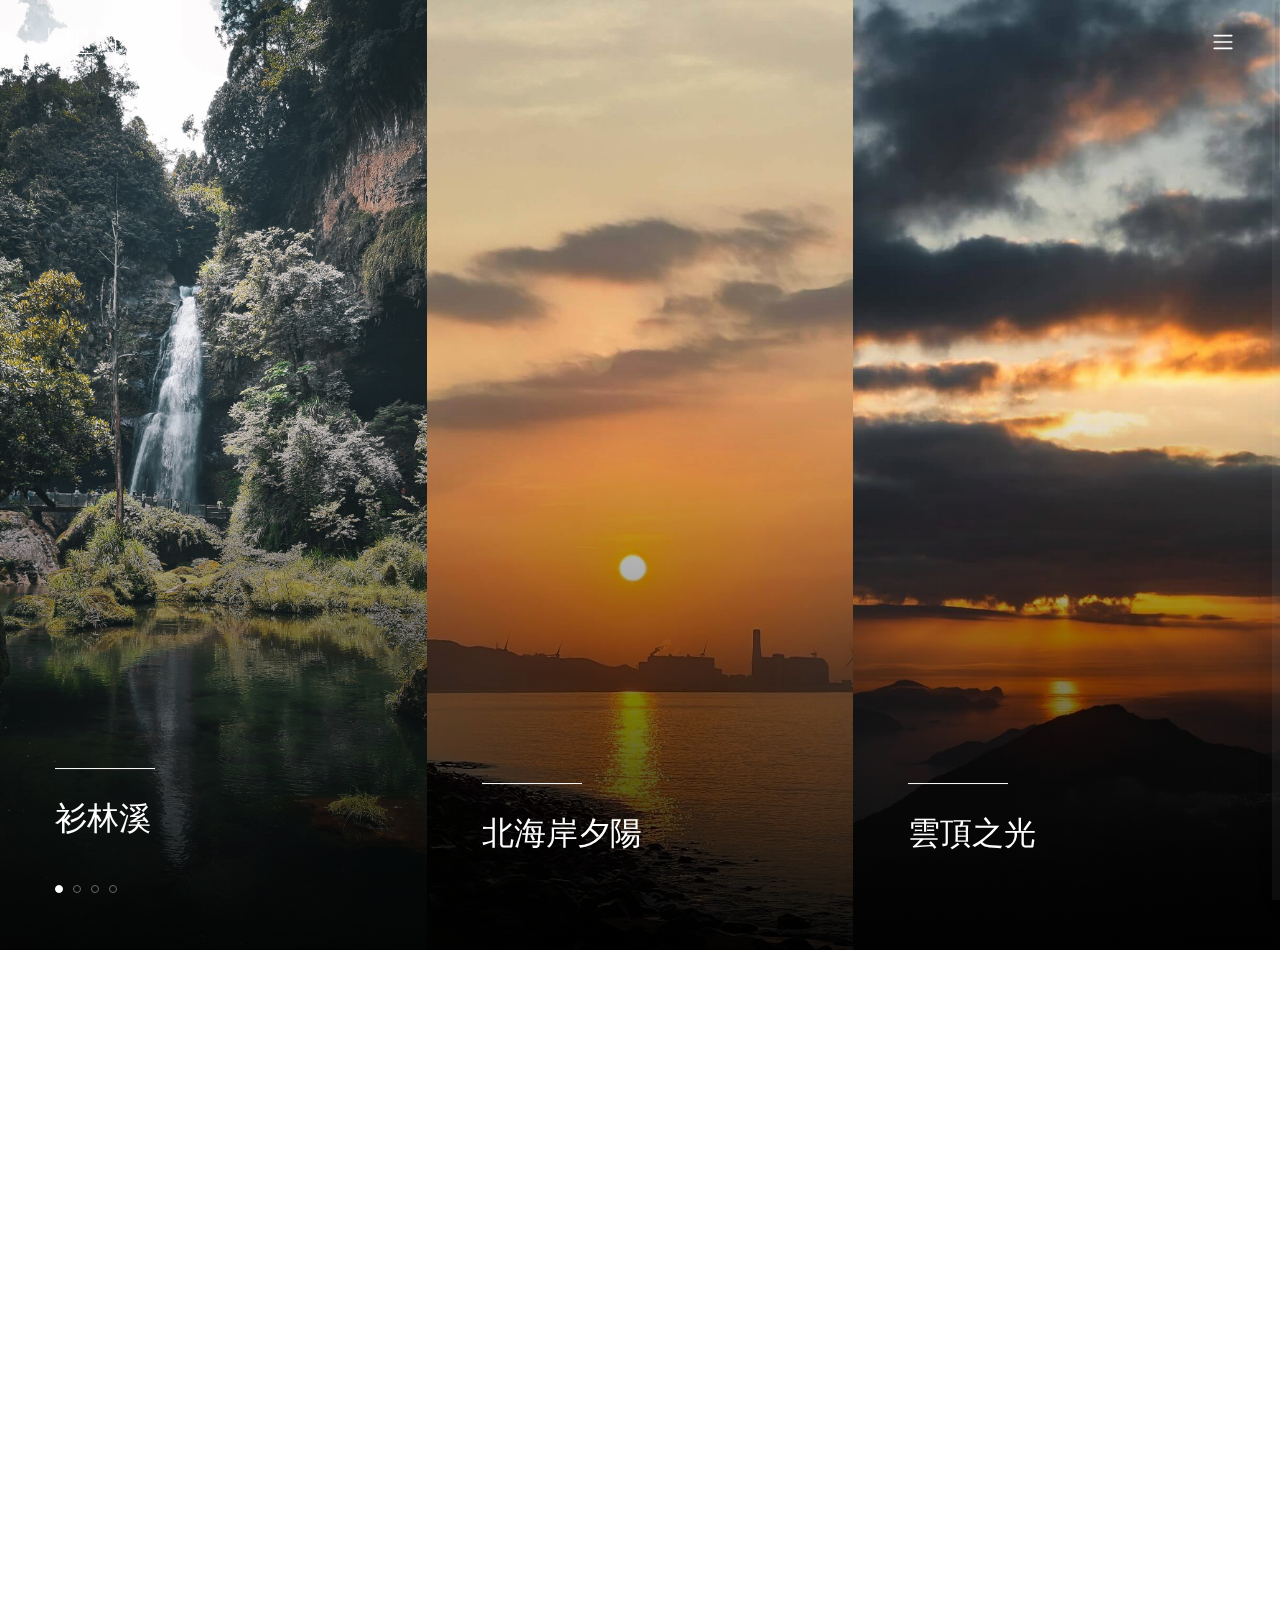
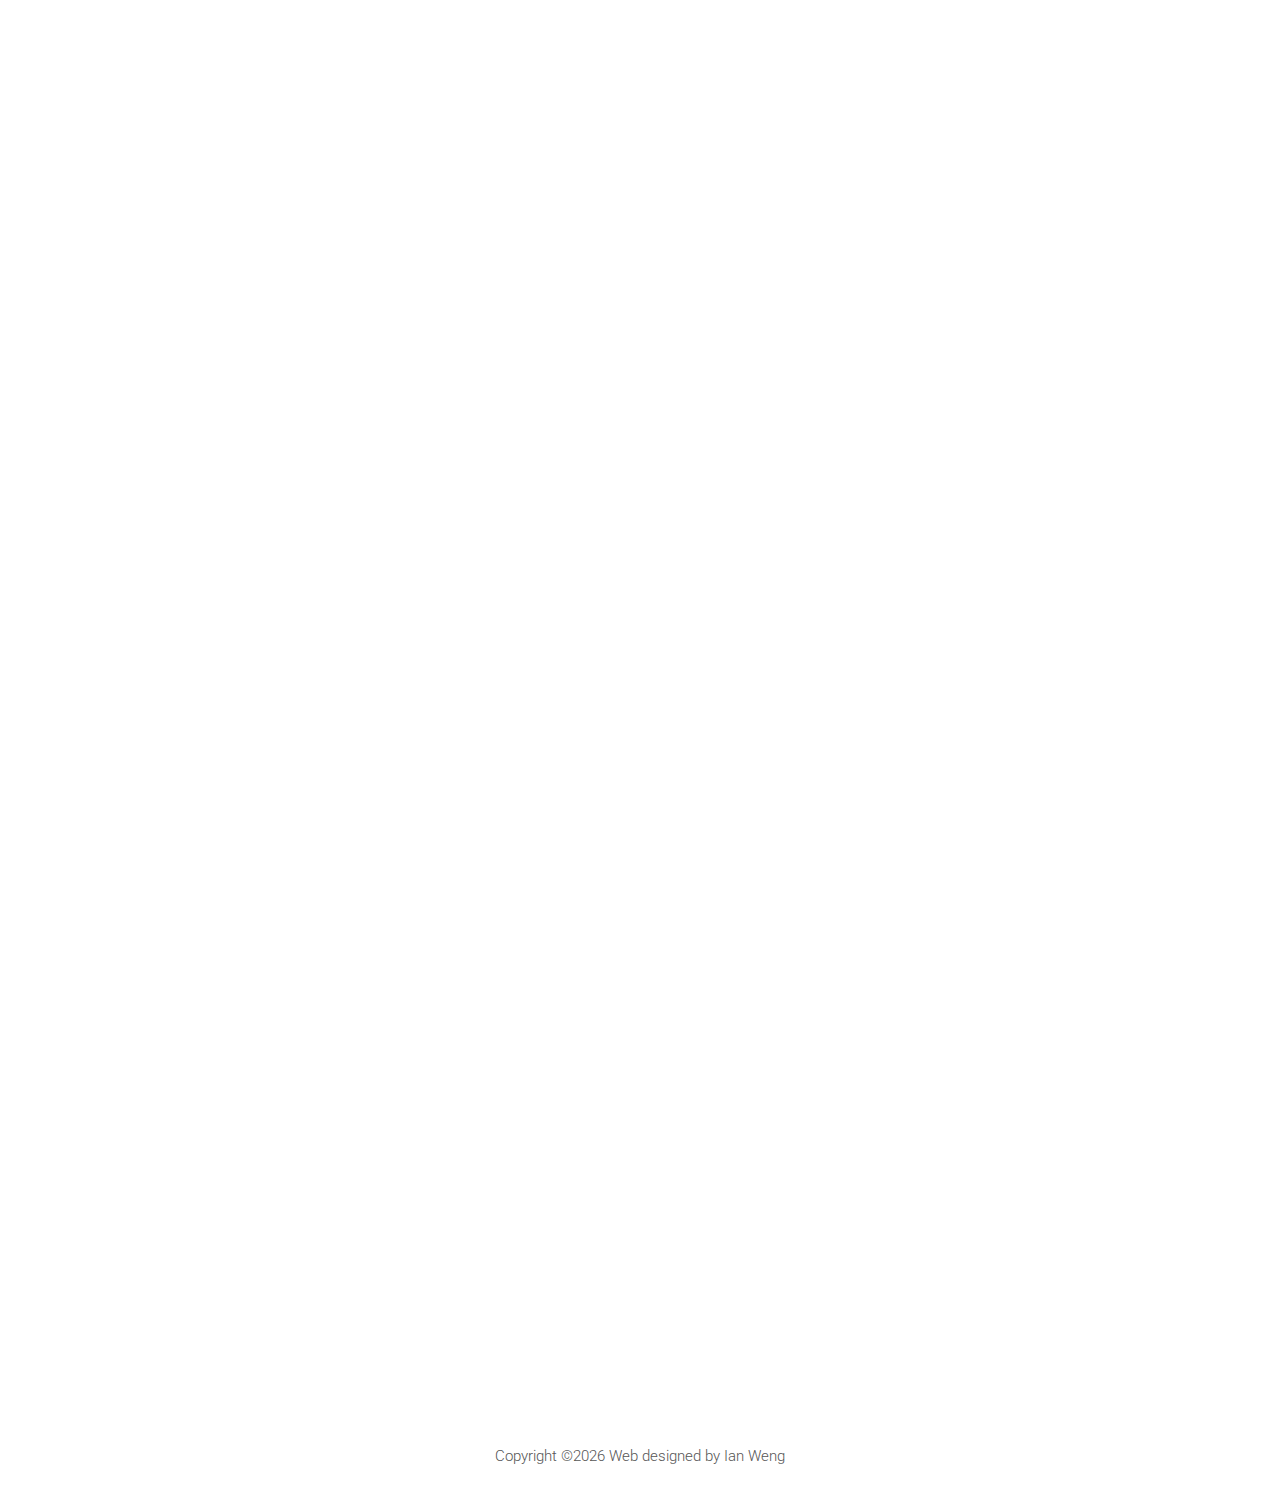
==== commit 78f243ef: "Update index.html" ====
--- a/index.html
+++ b/index.html
@@ -116,7 +116,7 @@
                             <div class="hero-slides-content">
                                 <div class="line"></div>
                                 <h2>衫林溪 </h2>
-                                <p>杉林溪森林遊樂園區位於南投縣，行政區域屬竹山鎮，為溪頭往阿里山的登山舊路之中途站，跨鹿谷竹山兩鄉鎮山區。 由溪頭往杉林溪經杉林溪公路，途經12生肖灣全長17公里，屬省公路第151號公路延長，聯外道路是經二高下竹山交流道，經鹿谷溪頭再往上到達本園區，海拔介於1600公尺至1800公尺之間。</p>
+                                <p>杉林溪森林遊樂園區位於南投縣，行政區域屬竹山鎮，為溪頭往阿里山的登山舊路之中途站，跨鹿谷竹山兩鄉鎮山區。 ，海拔介於1600公尺至1800公尺之間。</p>
                             </div>
                         </div>
                     </div>
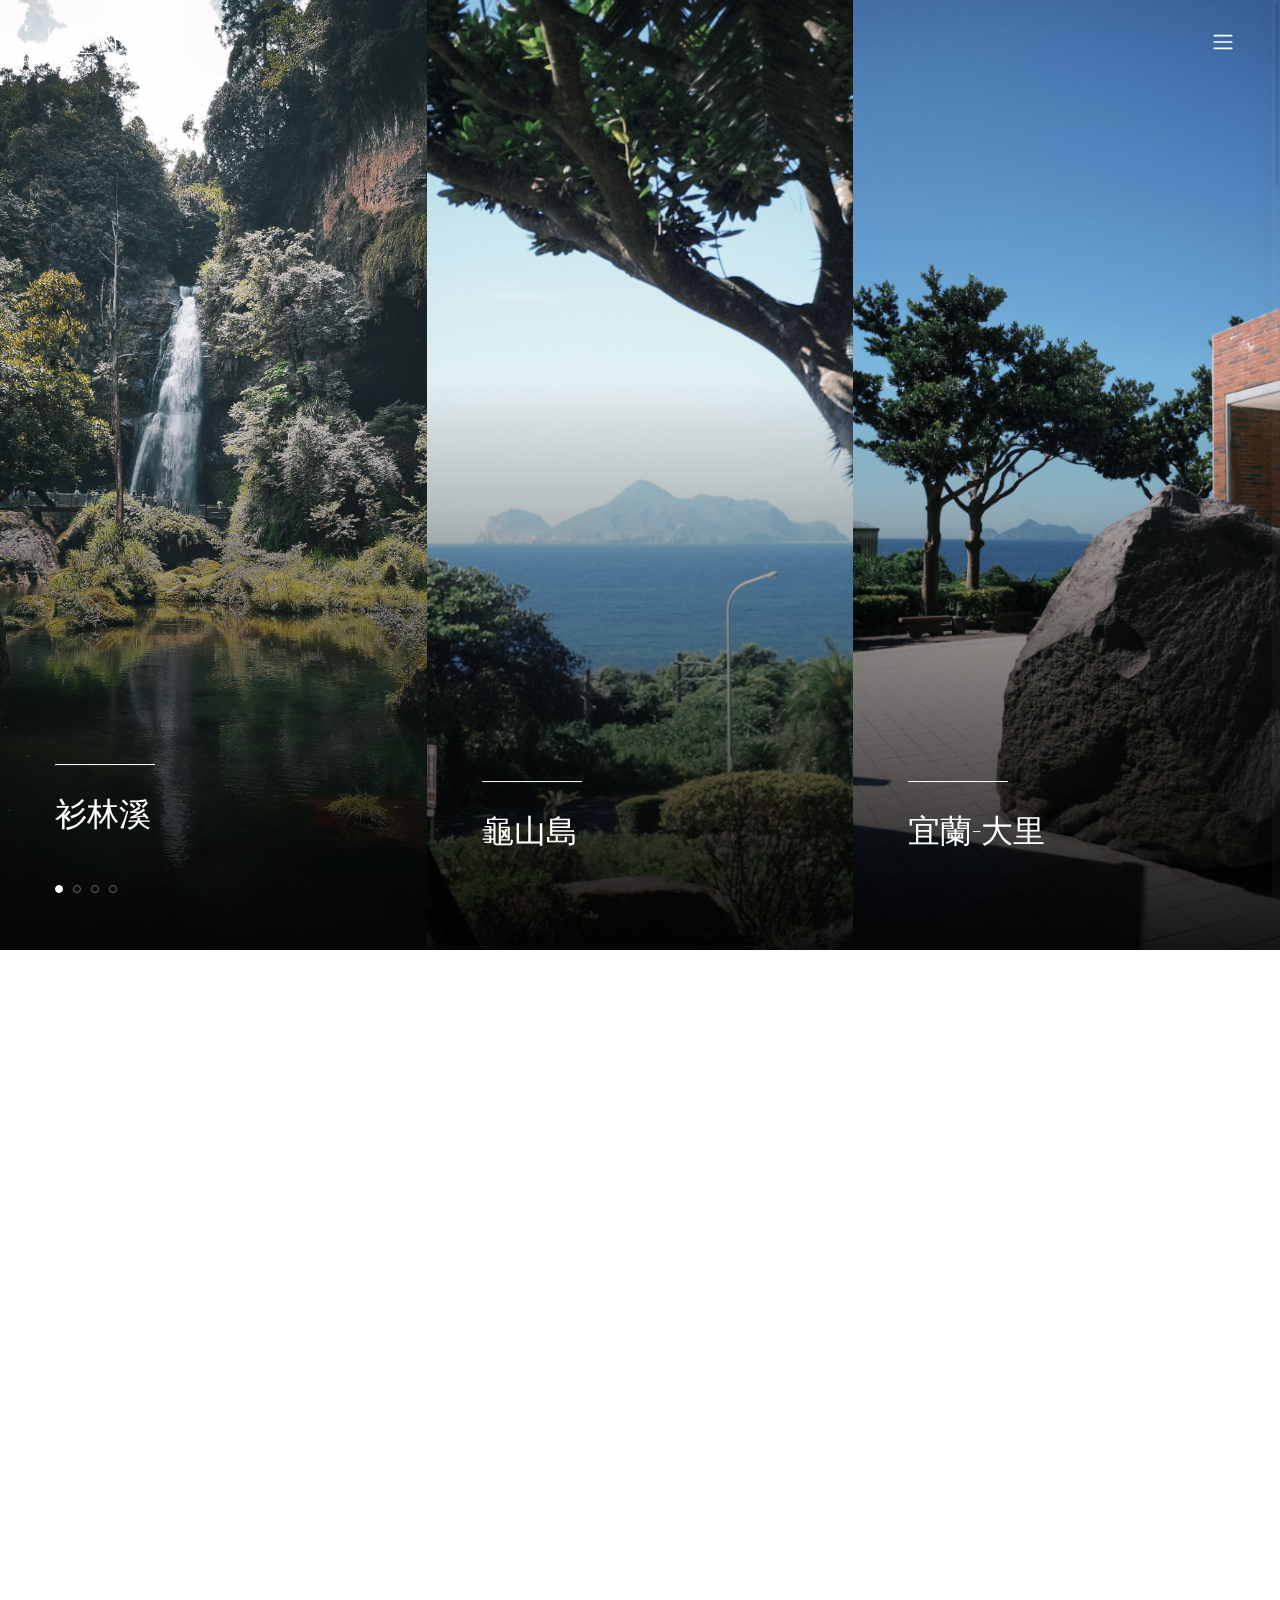
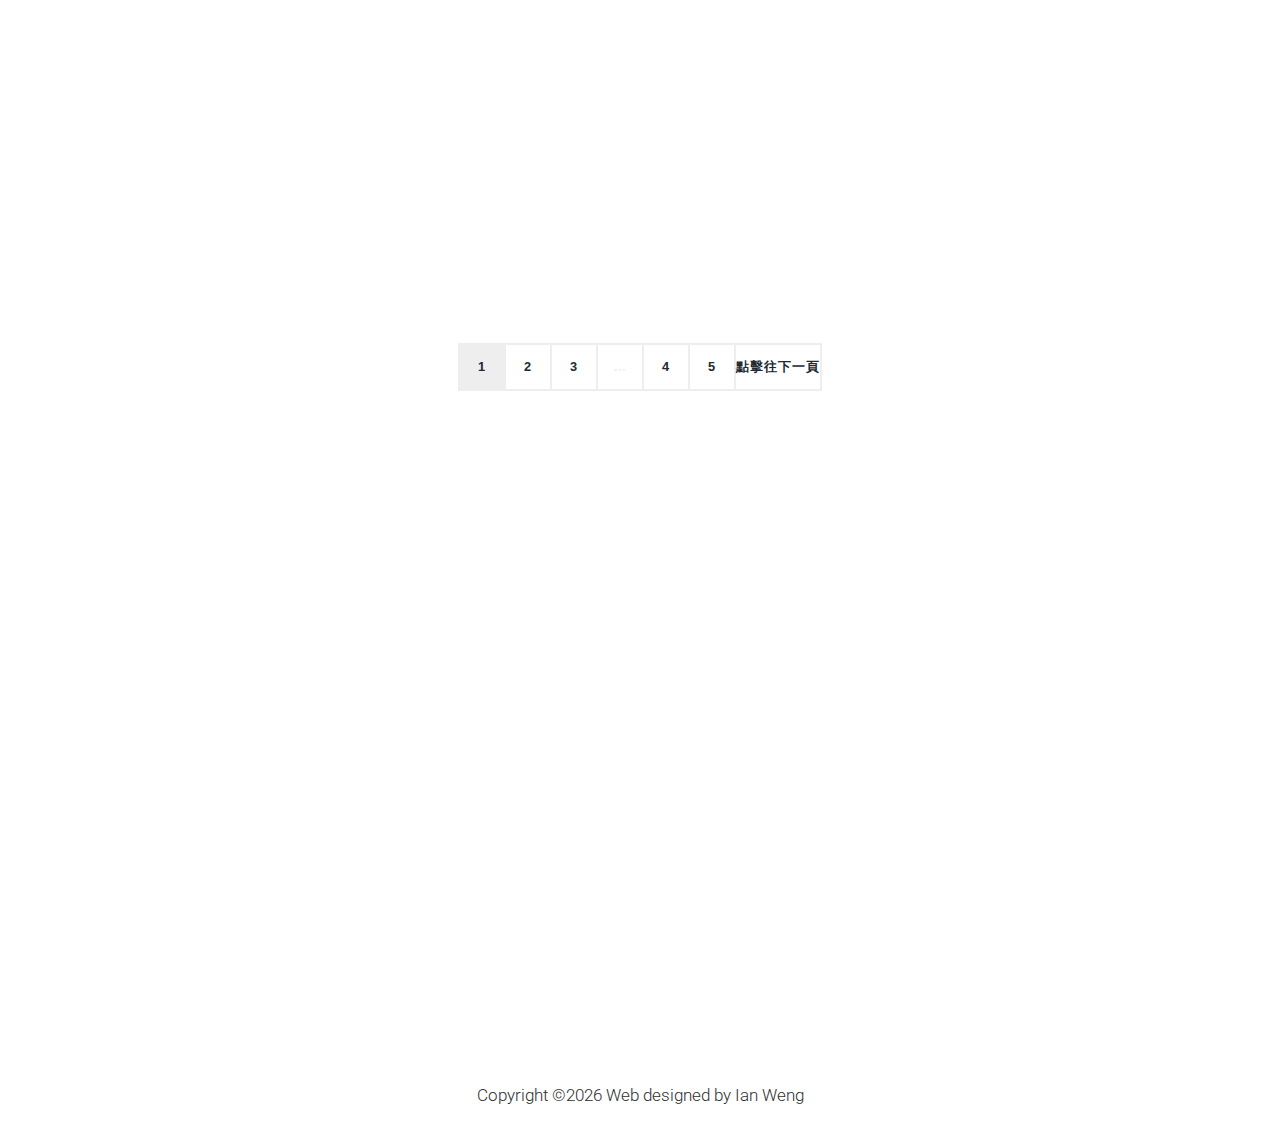
==== commit 0a9677b2: "Update index.html" ====
--- a/index.html
+++ b/index.html
@@ -129,14 +129,28 @@
                         <div class="col-12">
                             <div class="hero-slides-content">
                                 <div class="line"></div>
-                                <h2>北海岸夕陽</h2>
-                                <p>拍攝於下午五點，太陽的角度剛好與水面形成一道反射光，使整體光線呈現出一種淡橘色</p>
-                            </div>
-                        </div>
-                    </div>
-                </div>
-            </div>
-            <!-- Single Hero Slide -->
+                                <h2>龜山島</h2>
+                                <p>拍攝於早上九點，運用DAZZ相機的FXD拍攝出了從樹之間遠眺龜山島的景象</p>
+                            </div>
+                        </div>
+                    </div>
+                </div>
+            </div>
+            <!-- Single Hero Slide -->
+            <div class="single-hero-slide bg-img slide-background-overlay" style="background-image: url(img/bg-img/slide4.jpg);">
+                <div class="container h-100">
+                    <div class="row h-100 align-items-end">
+                        <div class="col-12">
+                            <div class="hero-slides-content">
+                                <div class="line"></div>
+                                <h2>宜蘭-大里</h2>
+                                <p>拍攝於宜蘭大里天公廟，建築物跟大自然呈現出接近完美的角度</p>
+                            </div>
+                        </div>
+                    </div>
+                </div>
+            </div>
+                        <!-- Single Hero Slide -->
             <div class="single-hero-slide bg-img slide-background-overlay" style="background-image: url(img/bg-img/slide3.jpg);">
                 <div class="container h-100">
                     <div class="row h-100 align-items-end">
@@ -151,20 +165,6 @@
                 </div>
             </div>
             <!-- Single Hero Slide -->
-            <div class="single-hero-slide bg-img slide-background-overlay" style="background-image: url(img/bg-img/slide4.jpg);">
-                <div class="container h-100">
-                    <div class="row h-100 align-items-end">
-                        <div class="col-12">
-                            <div class="hero-slides-content">
-                                <div class="line"></div>
-                                <h2>大溪湖畔</h2>
-                                <p>拍攝於桃園市大溪區，以復古相機拍攝，在光線充足的情況下拍攝出了水面上的光，整體色調溫和且舒適</p>
-                            </div>
-                        </div>
-                    </div>
-                </div>
-            </div>
-            <!-- Single Hero Slide -->
             <div class="single-hero-slide bg-img slide-background-overlay" style="background-image: url(img/bg-img/slide1.jpg);">
                 <div class="container h-100">
                     <div class="row h-100 align-items-end">
@@ -185,8 +185,8 @@
                         <div class="col-12">
                             <div class="hero-slides-content">
                                 <div class="line"></div>
-                                <h2>北海岸夕陽</h2>
-                                <p>拍攝於下午五點，太陽的角度剛好與水面形成一道反射光，使整體光線呈現出一種淡橘色</p>
+                                <h2>龜山島</h2>
+                                <p>拍攝於早上九點，運用DAZZ相機的FXD拍攝出了從樹之間遠眺龜山島的景象</p>
                             </div>
                         </div>
                     </div>
@@ -213,8 +213,8 @@
                         <div class="col-12">
                             <div class="hero-slides-content">
                                 <div class="line"></div>
-                                <h2>大溪湖畔</h2>
-                                <p>拍攝於桃園市大溪區，以復古相機拍攝，在光線充足的情況下拍攝出了水面上的光，整體色調溫和且舒適</p>
+                                <h2>龜山島</h2>
+                                <p>拍攝於早上九點，運用DAZZ相機的FXD拍攝出了從樹之間遠眺龜山島的景象</p>
                             </div>
                         </div>
                     </div>
@@ -241,8 +241,8 @@
                         <div class="col-12">
                             <div class="hero-slides-content">
                                 <div class="line"></div>
-                                <h2>北海岸夕陽</h2>
-                                <p>拍攝於下午五點，太陽的角度剛好與水面形成一道反射光，使整體光線呈現出一種淡橘色</p>
+                                <h2>龜山島</h2>
+                                <p>拍攝於早上九點，運用DAZZ相機的FXD拍攝出了從樹之間遠眺龜山島的景象</p>
                             </div>
                         </div>
                     </div>
@@ -269,8 +269,8 @@
                         <div class="col-12">
                             <div class="hero-slides-content">
                                 <div class="line"></div>
-                                <h2>大溪湖畔</h2>
-                                <p>拍攝於桃園市大溪區，以復古相機拍攝，在光線充足的情況下拍攝出了水面上的光，整體色調溫和且舒適</p>
+                                <h2>龜山島</h2>
+                                <p>拍攝於早上九點，運用DAZZ相機的FXD拍攝出了從樹之間遠眺龜山島的景象</p>
                             </div>
                         </div>
                     </div>
@@ -355,7 +355,7 @@
                         </div>
                         <div class="portfolio-meta">
                             <p class="portfolio-date">2023</p>
-                            <h2>Driving</h2>
+                            <h2>Roof top</h2>
                         </div>
                     </div>
                 </div>
@@ -374,7 +374,7 @@
                         </div>
                         <div class="portfolio-meta">
                             <p class="portfolio-date">2024</p>
-                            <h2>Tree & & Cloud & Sun</h2>
+                            <h2>Ying Shih Guest House </h2>
                         </div>
                     </div>
                 </div>
@@ -389,7 +389,7 @@
                         </div>
                         <div class="portfolio-meta">
                             <p class="portfolio-date">2024</p>
-                            <h2>Afternoon Sunshine</h2>
+                            <h2>Sunshine in river</h2>
                         </div>
                     </div>
                 </div>
@@ -408,13 +408,38 @@
                         </div>
                         <div class="portfolio-meta">
                             <p class="portfolio-date">2024</p>
-                            <h2>Daxi Bridge, Taoyuan</h2>
+                            <h2>Tea garden</h2>
                         </div>
                     </div>
                 </div>
             </div>
         </div>
     </div>
+
+<!-- Footer -->
+<footer class="footer-area">
+    <div class="container">
+        <div class="row">
+            <div class="col-12">
+                <div class="footer-content">
+                    <footer>
+                        <div class="pagination">
+                            <!--<a href="#" class="previous">Prev</a>-->
+                            <a href="index.html" class="page active">1</a>
+                            <a href="about-me.html" class="page">2</a>
+                            <a href="portfolio.html" class="page">3</a>
+                            <span class="extra">&hellip;</span>
+                            <a href="blog.html" class="page">4</a>
+                            <a href="contact.html" class="page">5</a>
+                            <a href="about-me.html" class="next">點擊往下一頁</a>
+                        </div>
+                    </footer>
+                </div>
+            </div>
+        </div>
+    </div>
+</footer>
+
     <!-- ***** Portfolio Area End ***** -->
 
     <div class="portfolio-area section-padding-100">
@@ -476,7 +501,9 @@
     <script src="js/plugins.js"></script>
     <!-- Active js -->
     <script src="js/active.js"></script>
+    <script src="js/scroll.js"></script>
 
 </body>
 
 </html>
+
--- a/style.css
+++ b/style.css
@@ -27,8 +27,8 @@
   font-weight: 300; }
 
 p {
-  color: #565656;
-  font-size: 15px;
+  color: #2f2f2f;
+  font-size: 17px;
   line-height: 2;
   font-weight: 100; }
 
@@ -129,7 +129,7 @@
 
 img {
   height: auto;
-  border-radius: 10px;
+  border-radius: 25px;
   max-width: 100%; }
 
 .sonar-table {
@@ -233,6 +233,10 @@
   border: 2px solid #ffffff;
   border-radius: 50%;
   top: 10px; }
+
+.scroll-container {
+  will-change: transform;
+}
 
 #scrollUp {
   background-color: #232323;
@@ -331,7 +335,7 @@
   color: #2f2f2f;
   font-size: 12px;
   letter-spacing: 1px;
-  border-radius: 0;
+  border-radius: 12px;
   line-height: 64px;
   padding: 0;
   background-color: #ffffff; }
@@ -619,13 +623,13 @@
     margin-top: 40px; }
   @media only screen and (min-width: 992px) and (max-width: 1199px) {
     .hero-slides .single-hero-slide {
-      height: 800px; } }
+      height: 1400px; } }
   @media only screen and (min-width: 768px) and (max-width: 991px) {
     .hero-slides .single-hero-slide {
-      height: 700px; } }
+      height: 820px; } }
   @media only screen and (max-width: 767px) {
     .hero-slides .single-hero-slide {
-      height: 550px; } }
+      height: 820px; } }
 .hero-slides .owl-dots {
   position: absolute;
   left: 50px;
@@ -1453,6 +1457,90 @@
   .single-pie-bar {
     margin-bottom: 30px; } }
 
-/* The end */
-
-/*# sourceMappingURL=style.css.map */
+/* Pagination */
+
+.pagination {
+  display: -moz-inline-flex;
+  display: -webkit-inline-flex;
+  display: -ms-inline-flex;
+  display: inline-flex;
+  position: center;
+  -moz-user-select: none;
+  -webkit-user-select: none;
+  -ms-user-select: none;
+  user-select: none;
+  cursor: default;
+  list-style: none;
+  margin: 0 0 2rem 2px;
+  padding: 0;
+}
+
+  .pagination a, .pagination span {
+    -moz-transition: background-color 0.2s ease-in-out, border-color 0.2s ease-in-out, box-shadow 0.2s ease-in-out, color 0.2s ease-in-out;
+    -webkit-transition: background-color 0.2s ease-in-out, border-color 0.2s ease-in-out, box-shadow 0.2s ease-in-out, color 0.2s ease-in-out;
+    -ms-transition: background-color 0.2s ease-in-out, border-color 0.2s ease-in-out, box-shadow 0.2s ease-in-out, color 0.2s ease-in-out;
+    transition: background-color 0.2s ease-in-out, border-color 0.2s ease-in-out, box-shadow 0.2s ease-in-out, color 0.2s ease-in-out;
+    border: solid 2px;
+    display: inline-block;
+    font-family: "Source Sans Pro", Helvetica, sans-serif;
+    font-size: 0.8rem;
+    font-weight: 900;
+    height: 3rem;
+    letter-spacing: 0.075em;
+    line-height: calc(3rem - 4px);
+    margin-left: -2px;
+    min-width: 3rem;
+    position: center;
+    text-align: center;
+    text-decoration: none;
+    text-transform: uppercase;
+  }
+
+  @media screen and (max-width: 980px) {
+
+    .pagination a, .pagination span {
+      font-size: 0.9rem;
+    }
+
+  }
+
+  @media screen and (max-width: 480px) {
+
+    .pagination .page, .pagination .extra {
+      display: none;
+    }
+
+  }
+
+.pagination a, .pagination span {
+  border-color: #eeeeee;
+}
+
+.pagination a {
+  color: #212931 !important;
+}
+
+  .pagination a:hover {
+    color: #18bfef !important;
+    border-color: #18bfef;
+    z-index: 1;
+  }
+
+    .pagination a:hover + a,
+    .pagination a:hover + span {
+      border-left-color: #18bfef;
+    }
+
+  .pagination a.active {
+    background-color: #eeeeee;
+  }
+
+.pagination span {
+  color: #eeeeee;
+}
+
+
+
+.footer-content {
+  text-align: center;
+}
